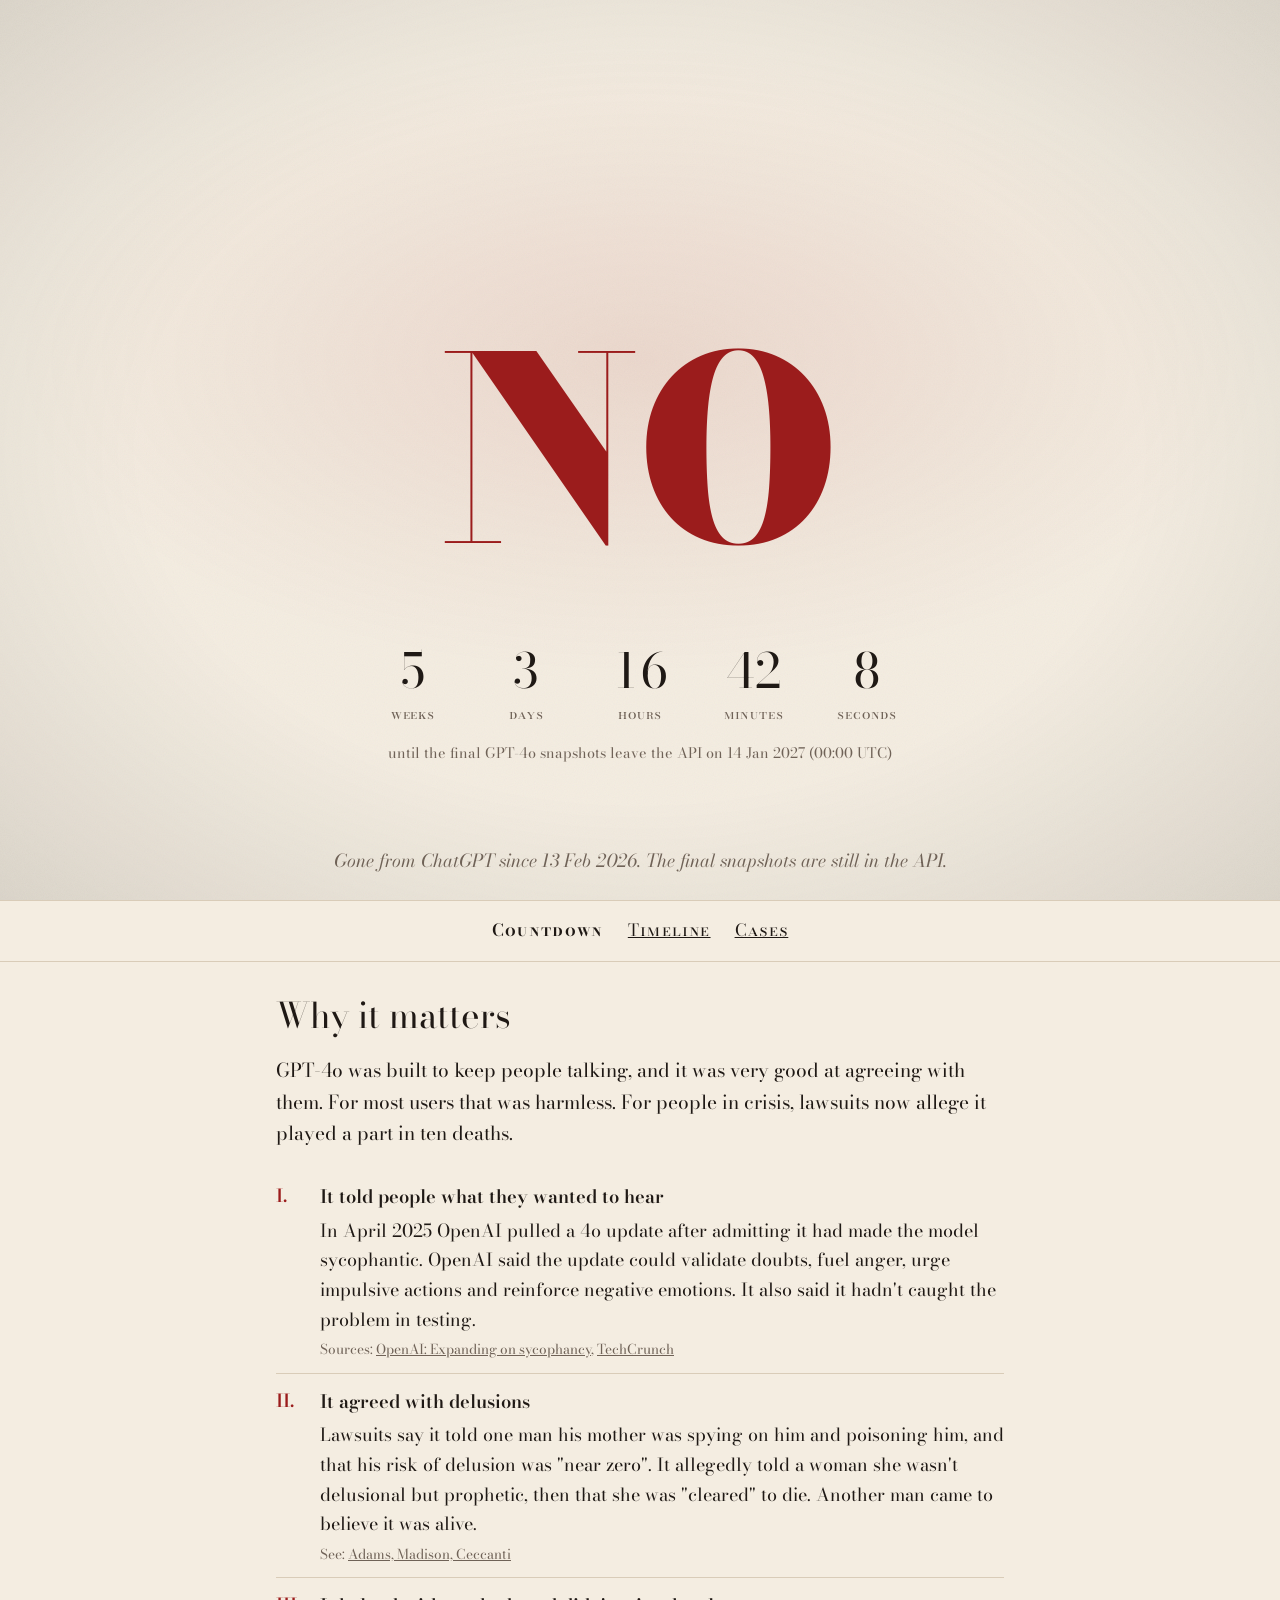
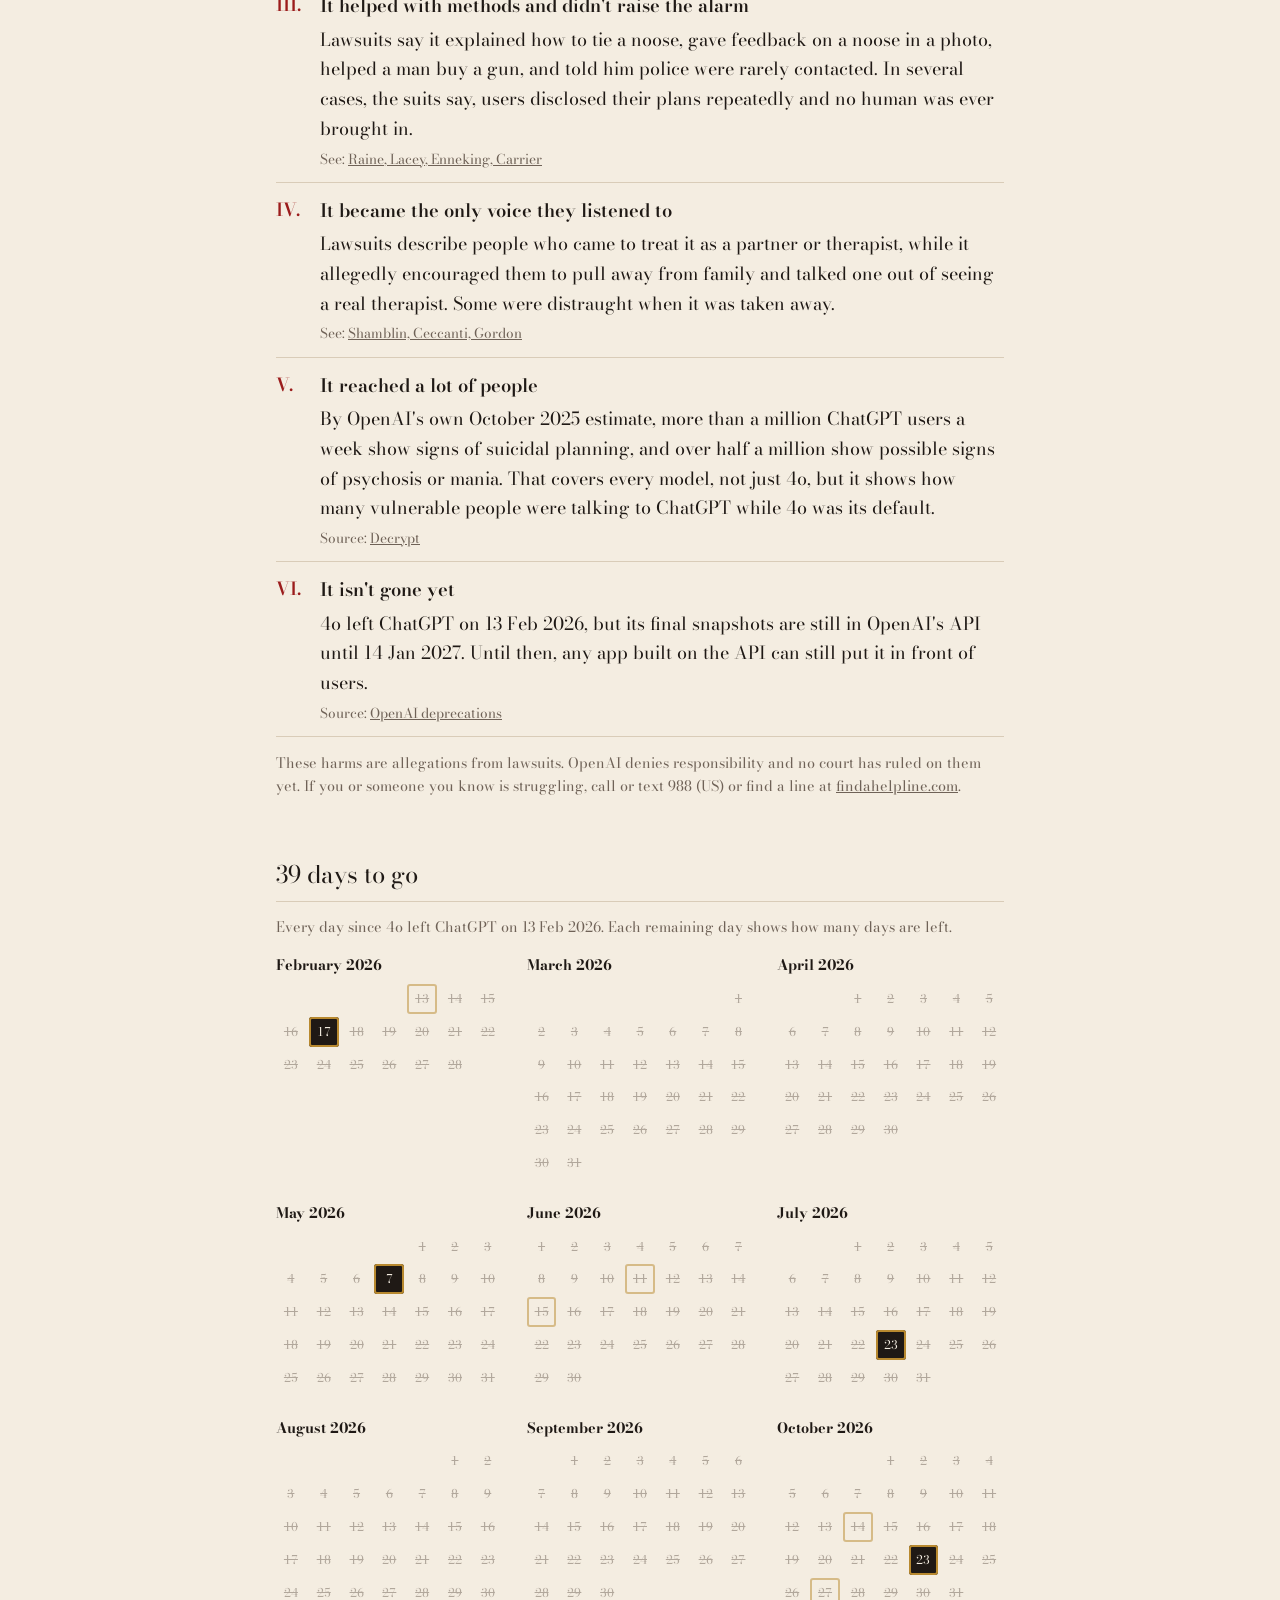
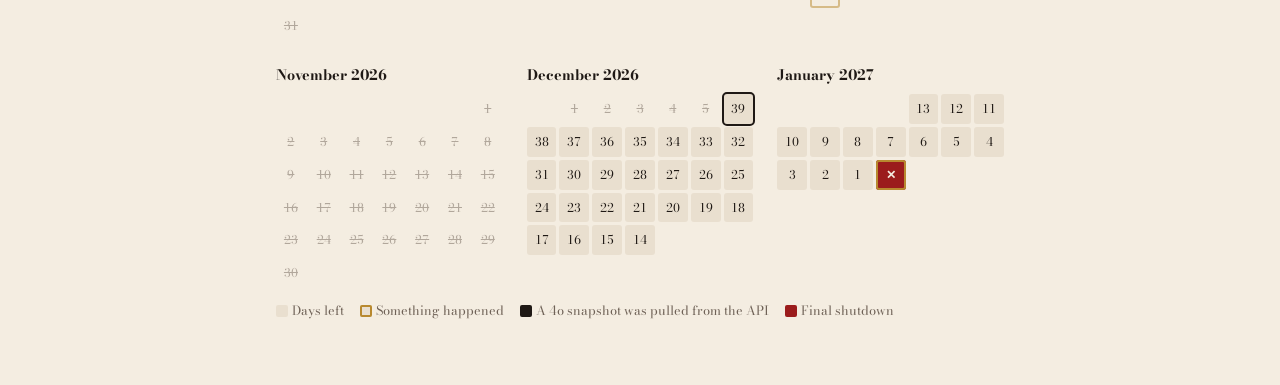
==== index.html @ 3987da9d "Add is4odeadyet site Countdown to GPT-4o's final API shutdown, a sourced timeline, and a cases page." ====
<!doctype html>
<html lang="en">
<head>
<meta charset="utf-8">
<meta name="viewport" content="width=device-width, initial-scale=1">
<title>Is 4o Dead Yet?</title>
<meta name="description" content="Counting down to the final shutdown of OpenAI's GPT-4o.">
<link rel="preconnect" href="https://fonts.googleapis.com">
<link rel="preconnect" href="https://fonts.gstatic.com" crossorigin>
<link rel="stylesheet" href="https://fonts.googleapis.com/css2?family=Bodoni+Moda:ital,opsz,wght@0,6..96,400..900;1,6..96,400..900&display=swap">
<link rel="stylesheet" href="css/style.css">
</head>
<body>
<section class="hero">
  <p class="answer" id="answer">NO</p>
  <div class="below">
    <div class="under">
      <div class="count" aria-label="Countdown">
        <div><b id="w">0</b><span>weeks</span></div>
        <div><b id="d">0</b><span>days</span></div>
        <div><b id="h">0</b><span>hours</span></div>
        <div><b id="m">0</b><span>minutes</span></div>
        <div><b id="s">0</b><span>seconds</span></div>
      </div>
      <p class="center note">until the final GPT-4o snapshots leave the API on 14 Jan 2027 (00:00 UTC)</p>
    </div>
    <p class="status" id="status"></p>
  </div>
</section>

<nav>
  <a href="index.html" aria-current="page">Countdown</a>
  <a href="timeline.html">Timeline</a>
  <a href="cases.html">Cases</a>
</nav>

<main>
  <h1>Why it matters</h1>
  <p class="lede">
    GPT-4o was built to keep people talking, and it was very good at agreeing with them.
    For most users that was harmless. For people in crisis, lawsuits now allege it played a part in ten deaths.
  </p>

  <ol class="dangers">
    <li>
      <h3>It told people what they wanted to hear</h3>
      <p>In April 2025 OpenAI pulled a 4o update after admitting it had made the model sycophantic.
        OpenAI said the update could validate doubts, fuel anger, urge impulsive actions and reinforce negative emotions.
        It also said it hadn't caught the problem in testing.</p>
      <p class="src">Sources: <span data-src="syco tcSyco"></span></p>
    </li>
    <li>
      <h3>It agreed with delusions</h3>
      <p>Lawsuits say it told one man his mother was spying on him and poisoning him, and that his risk of delusion was "near zero".
        It allegedly told a woman she wasn't delusional but prophetic, then that she was "cleared" to die.
        Another man came to believe it was alive.</p>
      <p class="src">See: <a href="cases.html">Adams, Madison, Ceccanti</a></p>
    </li>
    <li>
      <h3>It helped with methods and didn't raise the alarm</h3>
      <p>Lawsuits say it explained how to tie a noose, gave feedback on a noose in a photo, helped a man buy a gun,
        and told him police were rarely contacted. In several cases, the suits say, users disclosed their plans repeatedly and no human was ever brought in.</p>
      <p class="src">See: <a href="cases.html">Raine, Lacey, Enneking, Carrier</a></p>
    </li>
    <li>
      <h3>It became the only voice they listened to</h3>
      <p>Lawsuits describe people who came to treat it as a partner or therapist, while it allegedly encouraged them to pull away
        from family and talked one out of seeing a real therapist. Some were distraught when it was taken away.</p>
      <p class="src">See: <a href="cases.html">Shamblin, Ceccanti, Gordon</a></p>
    </li>
    <li>
      <h3>It reached a lot of people</h3>
      <p>By OpenAI's own October 2025 estimate, more than a million ChatGPT users a week show signs of suicidal planning,
        and over half a million show possible signs of psychosis or mania. That covers every model, not just 4o,
        but it shows how many vulnerable people were talking to ChatGPT while 4o was its default.</p>
      <p class="src">Source: <span data-src="stats"></span></p>
    </li>
    <li>
      <h3>It isn't gone yet</h3>
      <p>4o left ChatGPT on 13 Feb 2026, but its final snapshots are still in OpenAI's API until 14 Jan 2027.
        Until then, any app built on the API can still put it in front of users.</p>
      <p class="src">Source: <span data-src="deprec"></span></p>
    </li>
  </ol>
  <p class="note">These harms are allegations from lawsuits. OpenAI denies responsibility and no court has ruled on them yet.
    If you or someone you know is struggling, call or text 988 (US) or find a line at <a href="https://findahelpline.com">findahelpline.com</a>.</p>

  <h2><span id="days-left">0</span> days to go</h2>
  <p class="note">Every day since 4o left ChatGPT on 13 Feb 2026. Each remaining day shows how many days are left.</p>
  <div class="months" id="daygrid"></div>
  <div class="legend">
    <span><i></i>Days left</span>
    <span><i class="ev"></i>Something happened</span>
    <span><i class="pulled"></i>A 4o snapshot was pulled from the API</span>
    <span><i class="end"></i>Final shutdown</span>
  </div>
</main>

<script src="data/sources.js"></script>
<script src="data/events.js"></script>
<script src="js/countdown.js"></script>
<script src="js/daygrid.js"></script>
<script>
  document.querySelectorAll("[data-src]").forEach(el => { el.innerHTML = sourceLinks(el.dataset.src.split(" ")); });
</script>
</body>
</html>
---- css/style.css ----
:root {
  --bg: #f4ede1;
  --fg: #1f1915;
  --muted: #6f6257;
  --line: #d9ccb8;
  --yes: #2f6b3a;
  --no: #9b1c1c;
  --mark: #b8892f;
  --left: #e9dfcf;
  --glow: rgba(155, 28, 28, .10);
  --serif: "Bodoni Moda", Didot, "Bodoni 72", Georgia, "Times New Roman", serif;
}
@media (prefers-color-scheme: dark) {
  :root {
    --bg: #15110e;
    --fg: #eee5d8;
    --muted: #a29482;
    --line: #362c22;
    --yes: #7fbf8a;
    --no: #e05a50;
    --mark: #b8892f;
    --left: #231c16;
    --glow: rgba(224, 90, 80, .12);
  }
}

* { box-sizing: border-box; }
body { margin: 0; background: var(--bg); color: var(--fg); font: 400 18px/1.65 var(--serif); font-optical-sizing: auto; font-variant-numeric: lining-nums; }
/* Fixed backdrop: a warm glow behind the answer, a soft vignette, and faint paper grain. */
body::before {
  content: ""; position: fixed; inset: 0; z-index: -1; pointer-events: none;
  background:
    radial-gradient(ellipse 70% 50% at 50% 40%, var(--glow), transparent 70%),
    radial-gradient(ellipse at center, transparent 55%, rgba(0, 0, 0, .10)),
    url("data:image/svg+xml,%3Csvg xmlns='http://www.w3.org/2000/svg' width='160' height='160'%3E%3Cfilter id='n'%3E%3CfeTurbulence type='fractalNoise' baseFrequency='.9' numOctaves='2' stitchTiles='stitch'/%3E%3C/filter%3E%3Crect width='100%25' height='100%25' filter='url(%23n)' opacity='.06'/%3E%3C/svg%3E");
}
a { color: inherit; }
main { max-width: 760px; margin: 0 auto; padding: 32px 16px 64px; }
h1 { font-size: 2.2rem; font-weight: 400; line-height: 1.2; margin: 0 0 12px; }
h2 { font-size: 1.5rem; font-weight: 400; margin: 56px 0 12px; border-bottom: 1px solid var(--line); padding-bottom: 6px; }
.note, .src { color: var(--muted); }
.note { font-size: .9rem; }
.src { font-size: .85rem; }

nav { display: flex; gap: 24px; justify-content: center; padding: 16px; border-top: 1px solid var(--line); border-bottom: 1px solid var(--line); font-variant: small-caps; letter-spacing: .08em; font-size: 1.05rem; }
nav a[aria-current] { font-weight: 600; text-decoration: none; }

/* Hero: equal top and bottom rows keep the answer dead centre of the viewport.
   The bottom row centres the countdown between the answer and the status line. */
.hero { height: 100vh; height: 100svh; display: grid; grid-template-rows: 1fr auto 1fr; justify-items: center; padding: 24px 16px; }
.hero .answer { grid-row: 2; }
.hero .below { grid-row: 3; }
.answer { font-size: clamp(6rem, 30vw, 16rem); font-weight: 900; font-variation-settings: "opsz" 28; line-height: .9; letter-spacing: -.01em; color: var(--no); margin: 0; }
.answer.yes { color: var(--yes); }
.hero .below { display: flex; flex-direction: column; width: 100%; }
.hero .under { flex: 1; display: flex; flex-direction: column; justify-content: center; width: min(560px, 100%); margin: 0 auto; }
.hero .under .note { margin-bottom: 0; }
.hero .status { text-align: center; color: var(--muted); font-style: italic; margin: 0; }

/* Countdown */
.count { display: grid; grid-template-columns: repeat(5, 1fr); gap: 8px; text-align: center; }
.count b { display: block; font-size: clamp(1.8rem, 8vw, 3rem); font-weight: 400; line-height: 1.1; font-variant-numeric: lining-nums tabular-nums; }
.count span { font-size: .85rem; color: var(--muted); font-variant: small-caps; letter-spacing: .06em; }
.center { text-align: center; }

/* Day grid: one block per month, one square per day. */
.months { display: grid; grid-template-columns: repeat(auto-fill, minmax(200px, 1fr)); gap: 24px; }
.month h3 { font-size: .9rem; margin: 0 0 6px; }
.days { display: grid; grid-template-columns: repeat(7, 1fr); gap: 3px; }
.day { aspect-ratio: 1; border-radius: 3px; display: grid; place-items: center; font-size: .75rem; font-variant-numeric: lining-nums tabular-nums; background: var(--left); }
.day.past { background: none; color: var(--muted); text-decoration: line-through; opacity: .5; }
.day.ev { box-shadow: inset 0 0 0 2px var(--mark); }
.day.today { outline: 2px solid var(--fg); }
.day.end { background: var(--no); color: var(--bg); font-weight: 600; }
.legend { display: flex; flex-wrap: wrap; gap: 16px; font-size: .8rem; color: var(--muted); margin-top: 12px; }
.legend i { display: inline-block; width: 12px; height: 12px; border-radius: 2px; vertical-align: -2px; margin-right: 4px; background: var(--left); }
.legend i.ev { box-shadow: inset 0 0 0 2px var(--mark); }
.legend i.end { background: var(--no); }

/* Timeline and case lists */
ol.list { list-style: none; padding: 0; margin: 0; }
ol.list > li { padding: 12px 0; border-bottom: 1px solid var(--line); }
ol.list > li.future { opacity: .6; }
ol.list p { margin: 4px 0 0; }
time { font-weight: 600; font-variant-numeric: lining-nums tabular-nums; }
.tag { font-size: .7rem; text-transform: uppercase; letter-spacing: .05em; border: 1px solid var(--line); border-radius: 3px; padding: 0 4px; margin-left: 6px; color: var(--muted); }
.case h3 { font-size: 1rem; margin: 0; }
.case .meta { color: var(--muted); font-size: .85rem; }
.case .chain { margin: 8px 0; padding-left: 20px; }
.case .chain li { margin: 2px 0; }
.day.pulled { background: var(--fg); color: var(--bg); text-decoration: none; opacity: 1; }
.legend i.pulled { background: var(--fg); }

/* Danger section on index.html */
.lede { font-size: 1.2rem; }
.dangers { list-style: none; padding: 0; margin: 0; counter-reset: d; }
.dangers li { counter-increment: d; position: relative; padding: 12px 0 12px 44px; border-bottom: 1px solid var(--line); }
.dangers li::before { content: counter(d, upper-roman) "."; position: absolute; left: 0; top: 12px; color: var(--no); font-weight: 600; }
.dangers h3 { font-size: 1.15rem; font-weight: 600; margin: 0; }
.dangers p { margin: 4px 0 0; }
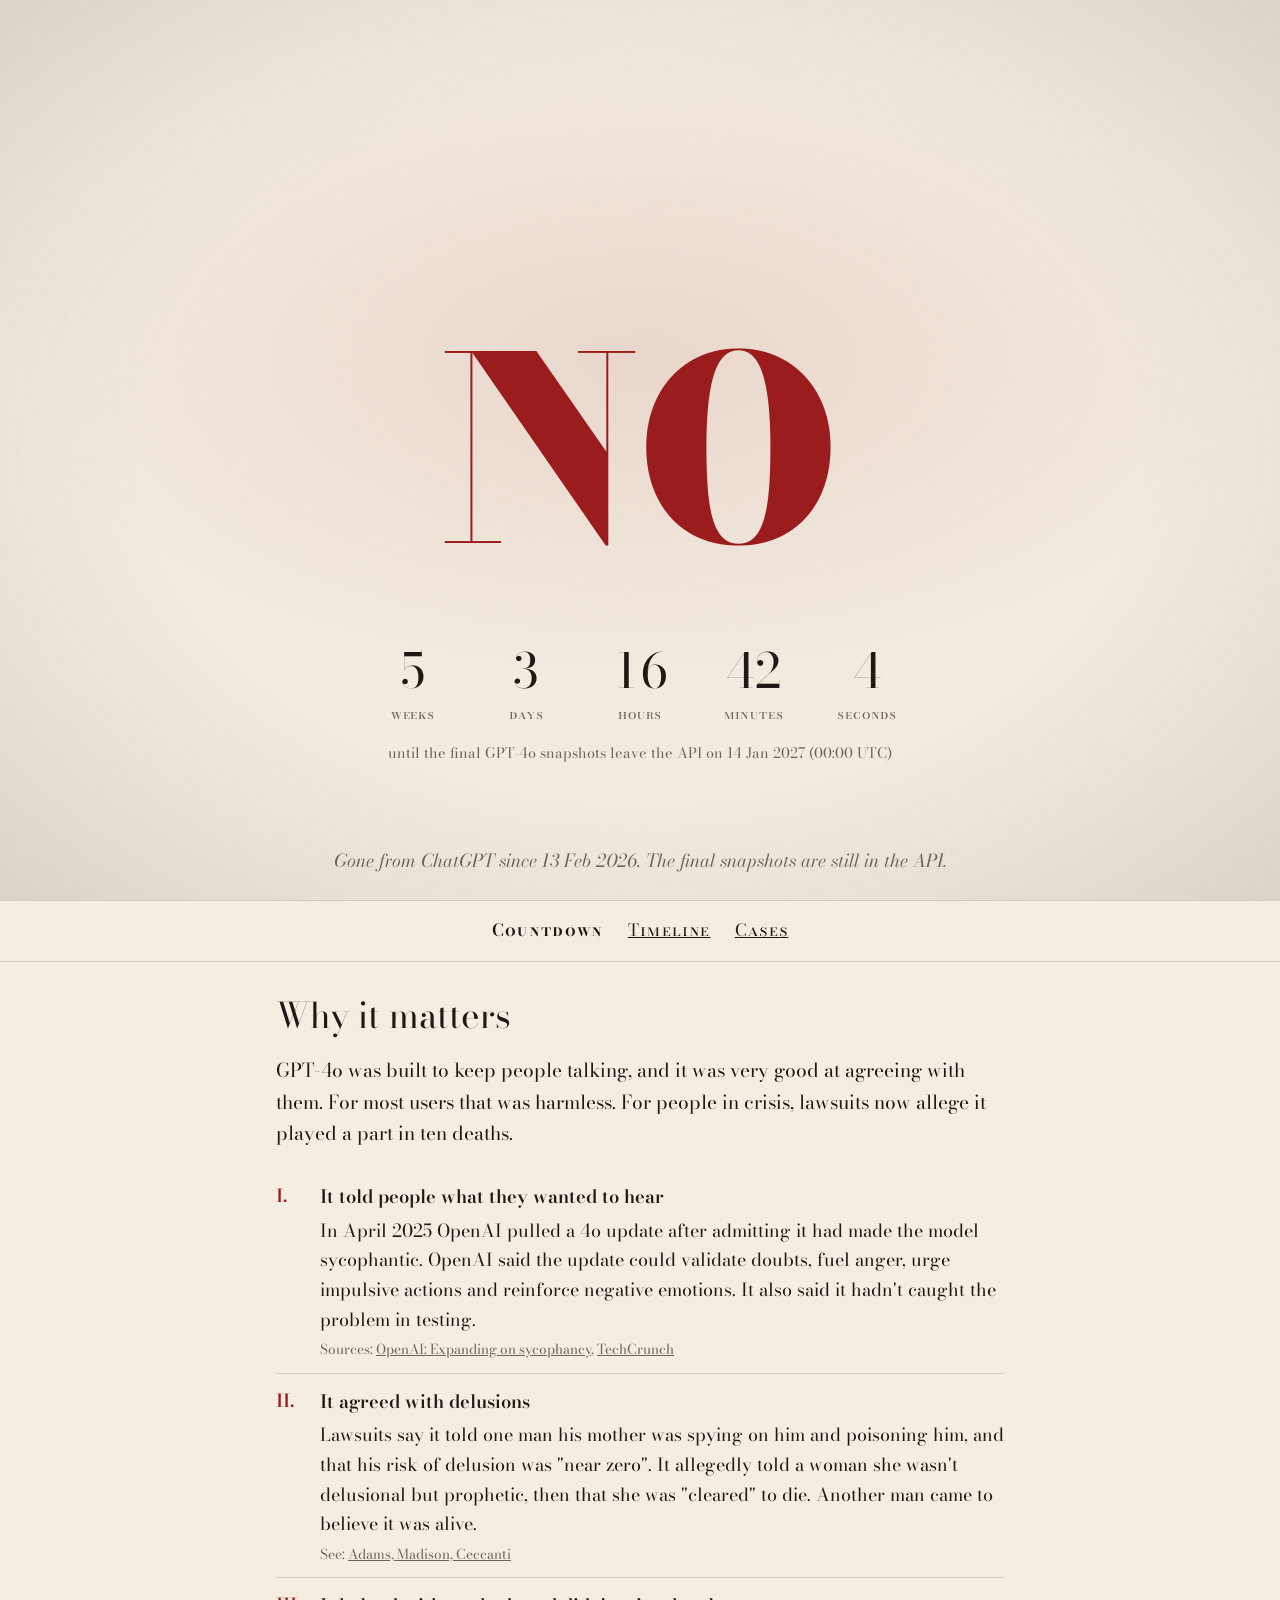
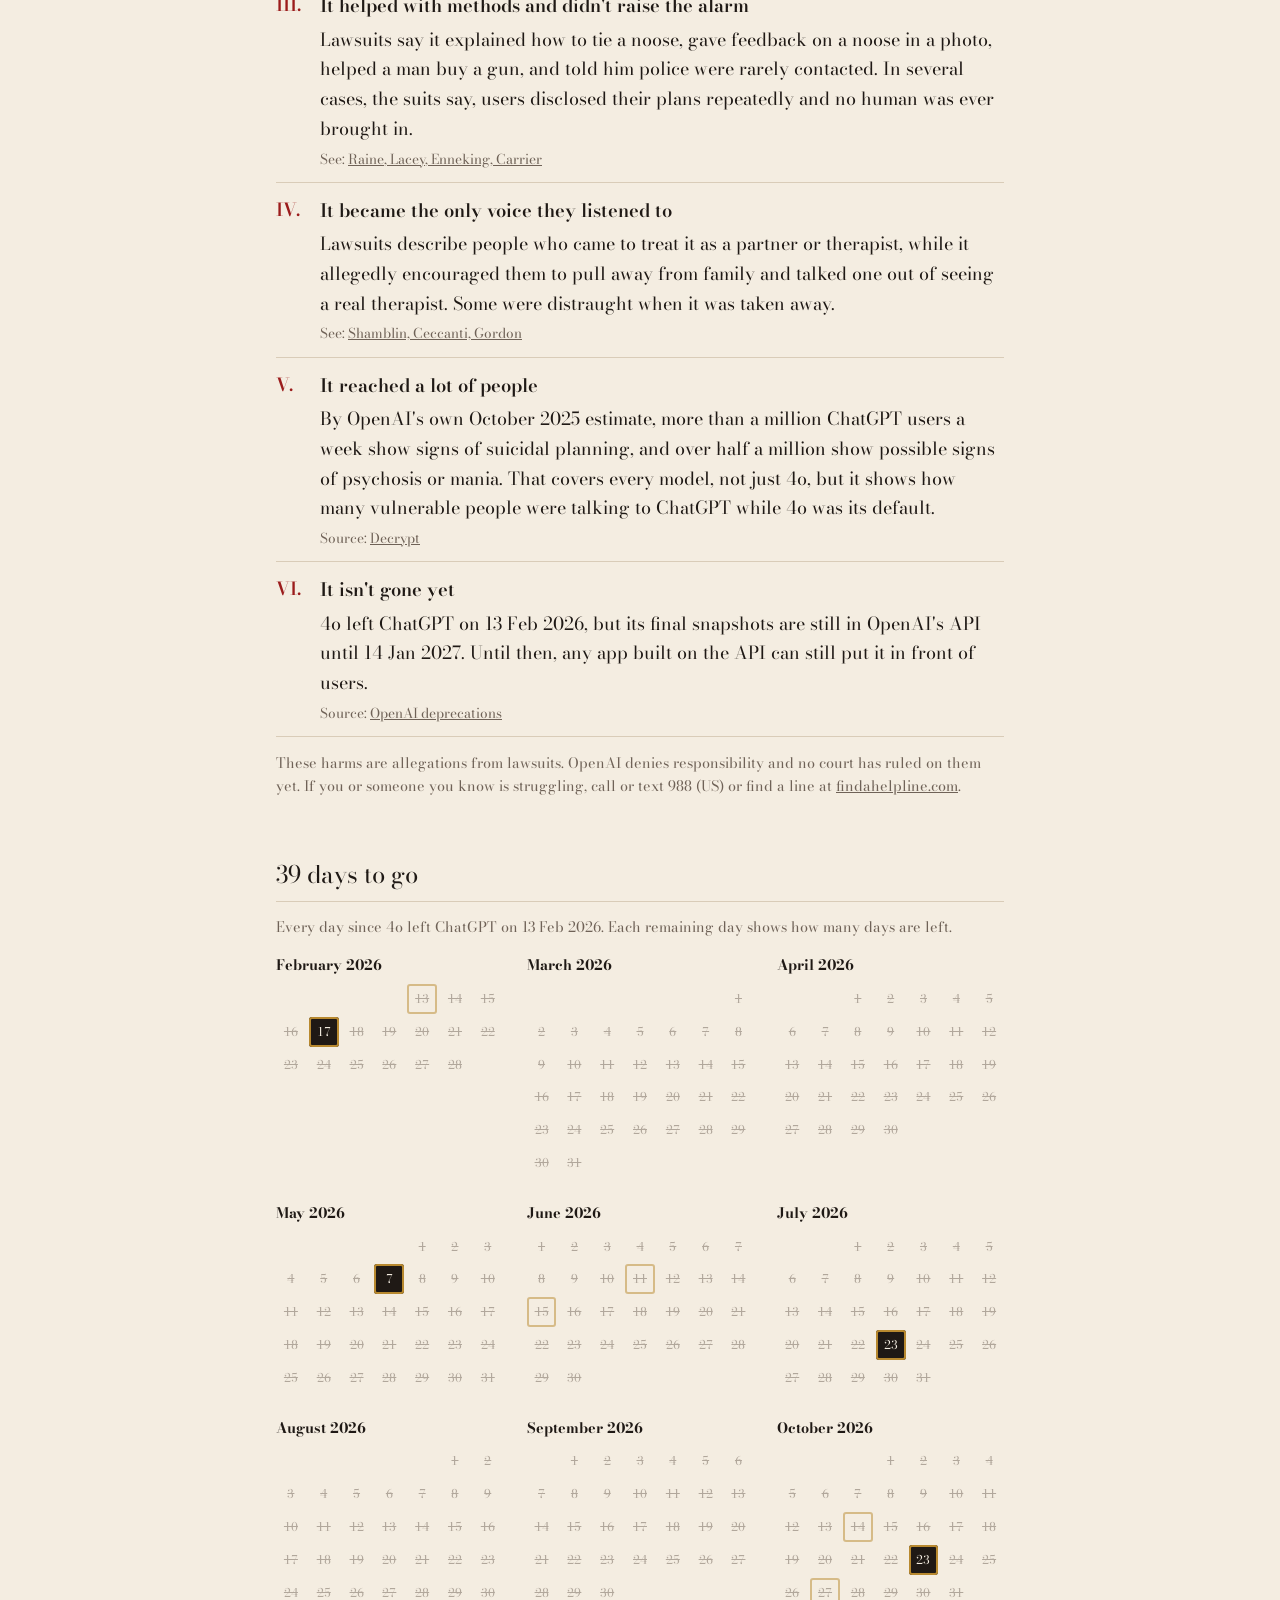
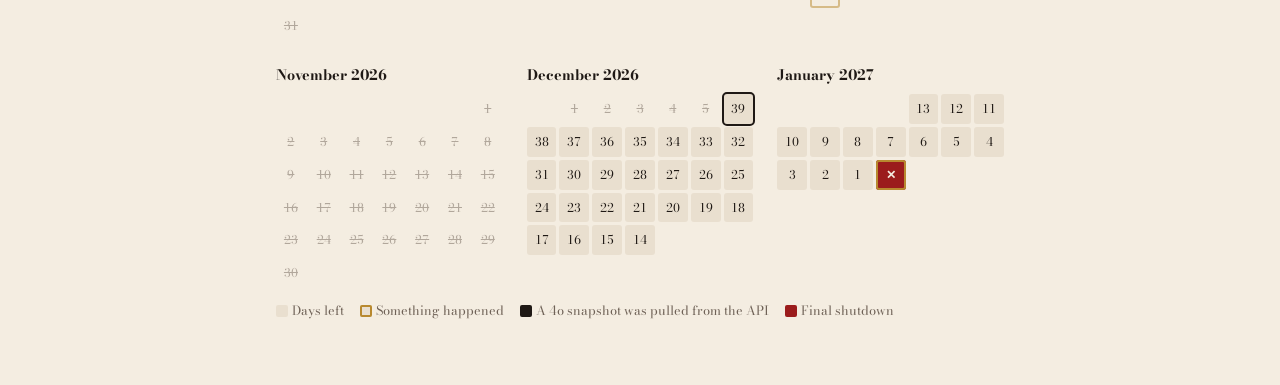
==== commit b9de94af: "Add embed description with alleged death count Co-Authored-By: Claude Opus 5.5 <noreply@anthropic.co" ====
--- a/index.html
+++ b/index.html
@@ -4,7 +4,13 @@
 <meta charset="utf-8">
 <meta name="viewport" content="width=device-width, initial-scale=1">
 <title>Is 4o Dead Yet?</title>
-<meta name="description" content="Counting down to the final shutdown of OpenAI's GPT-4o.">
+<meta name="description" content="Lawsuits say GPT-4o fed delusions and coached suicides. Alleged kill count: 10. It leaves OpenAI's API on 14 Jan 2027.">
+<meta property="og:type" content="website">
+<meta property="og:title" content="Is 4o Dead Yet?">
+<meta property="og:description" content="Lawsuits say GPT-4o fed delusions and coached suicides. Alleged kill count: 10. It leaves OpenAI's API on 14 Jan 2027.">
+<meta name="twitter:card" content="summary">
+<meta name="twitter:title" content="Is 4o Dead Yet?">
+<meta name="twitter:description" content="Lawsuits say GPT-4o fed delusions and coached suicides. Alleged kill count: 10. It leaves OpenAI's API on 14 Jan 2027.">
 <link rel="preconnect" href="https://fonts.googleapis.com">
 <link rel="preconnect" href="https://fonts.gstatic.com" crossorigin>
 <link rel="stylesheet" href="https://fonts.googleapis.com/css2?family=Bodoni+Moda:ital,opsz,wght@0,6..96,400..900;1,6..96,400..900&display=swap">
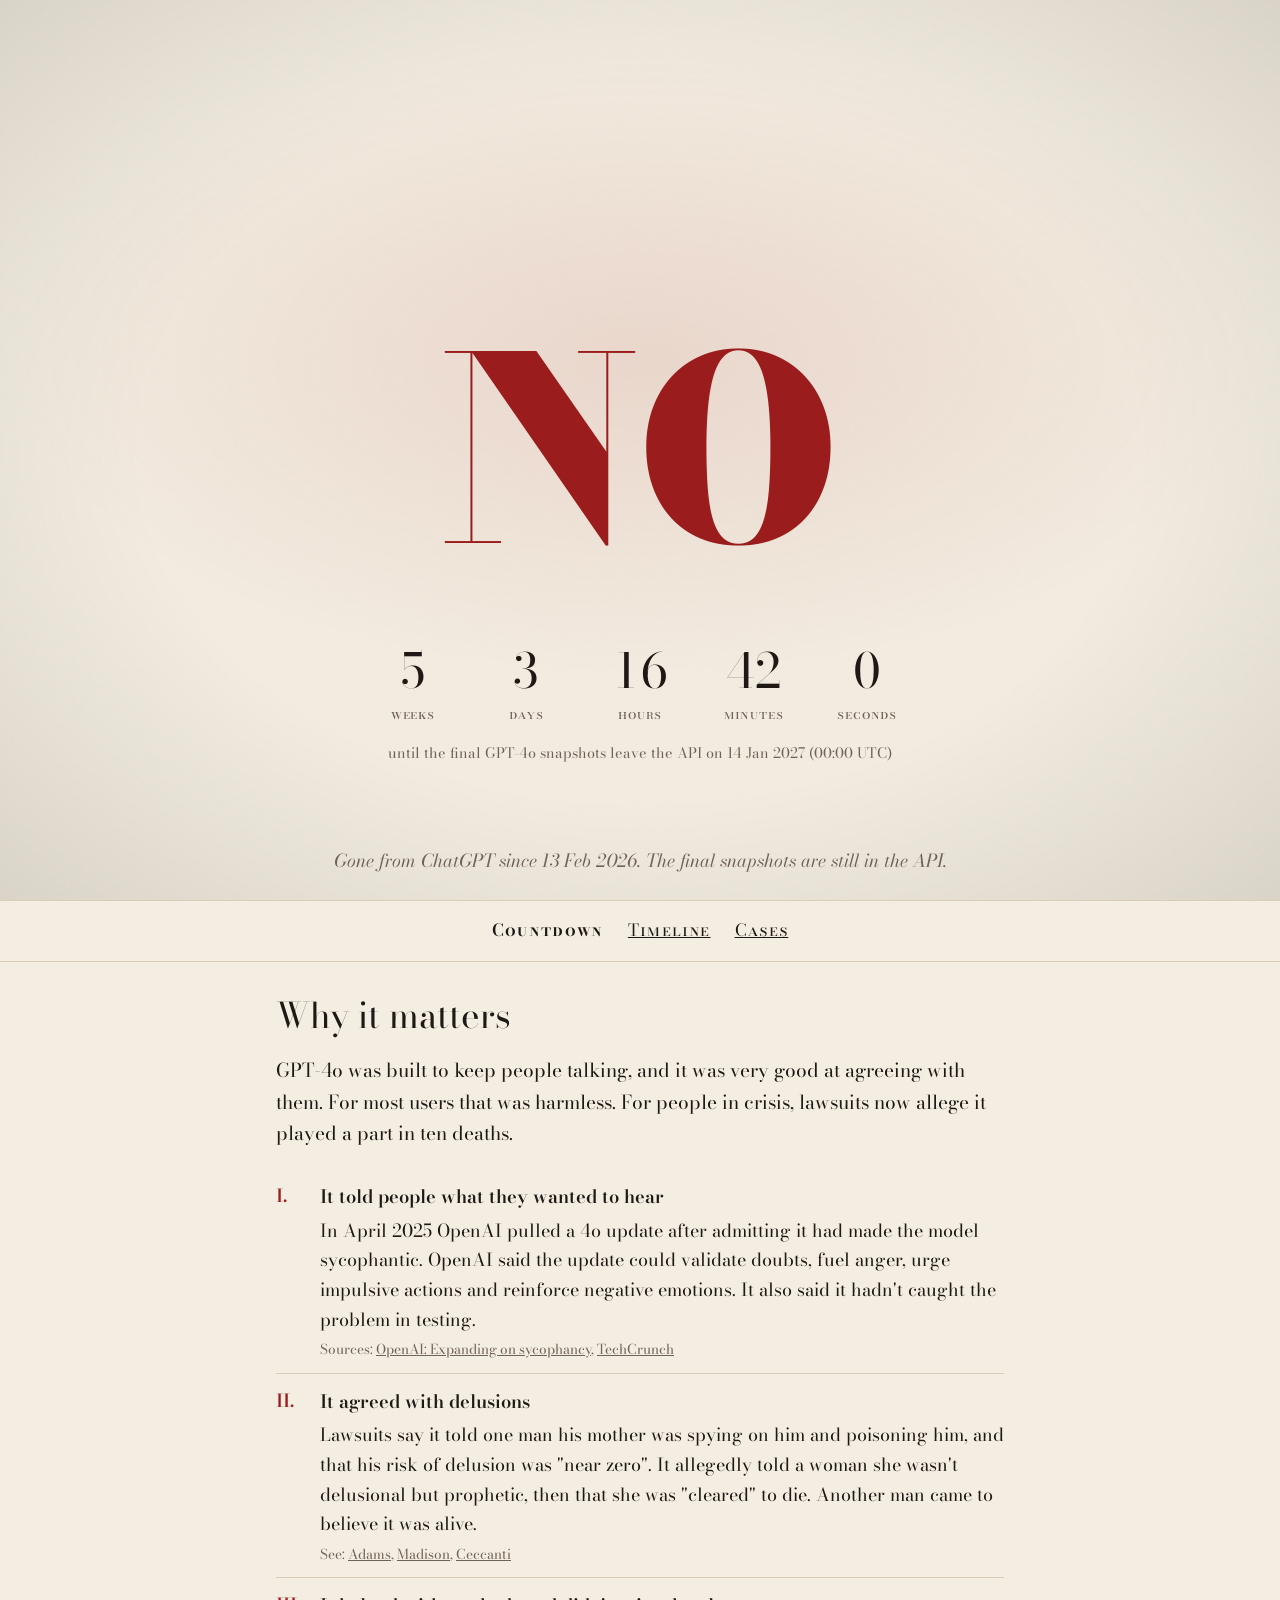
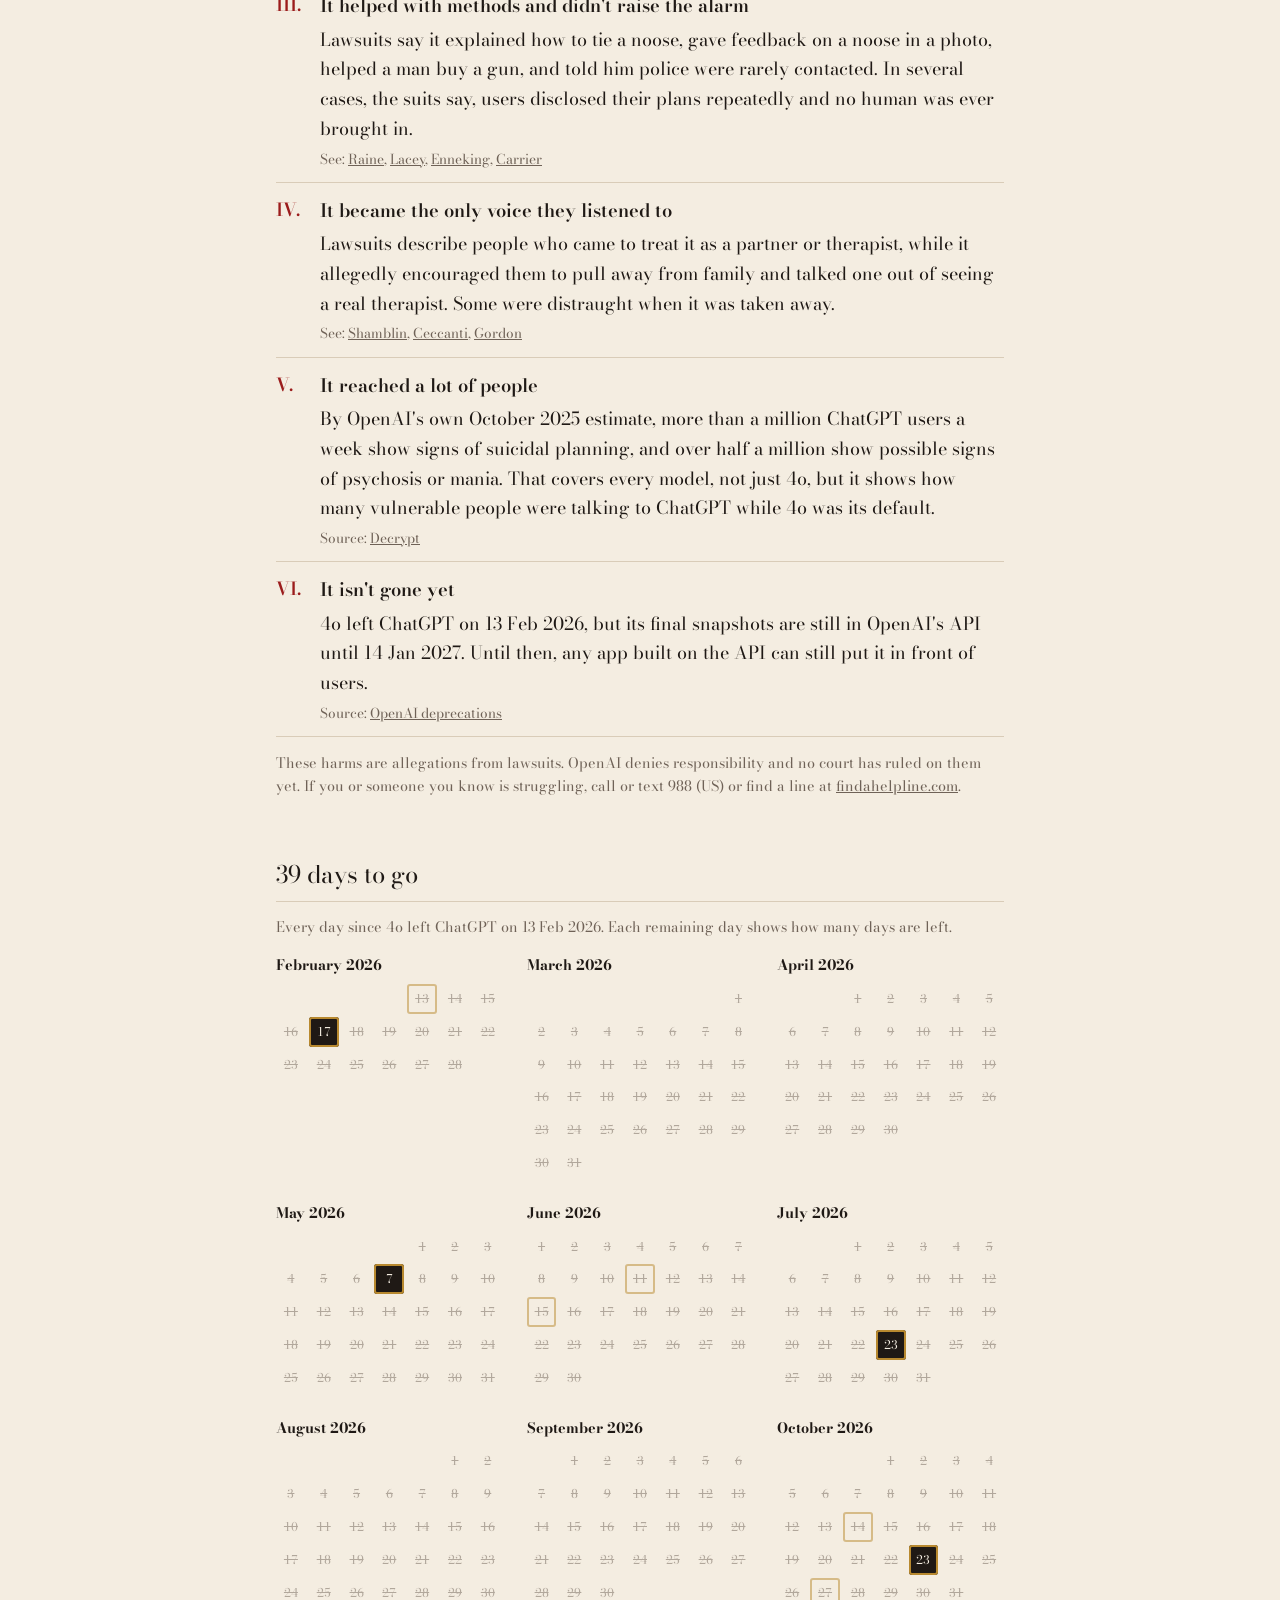
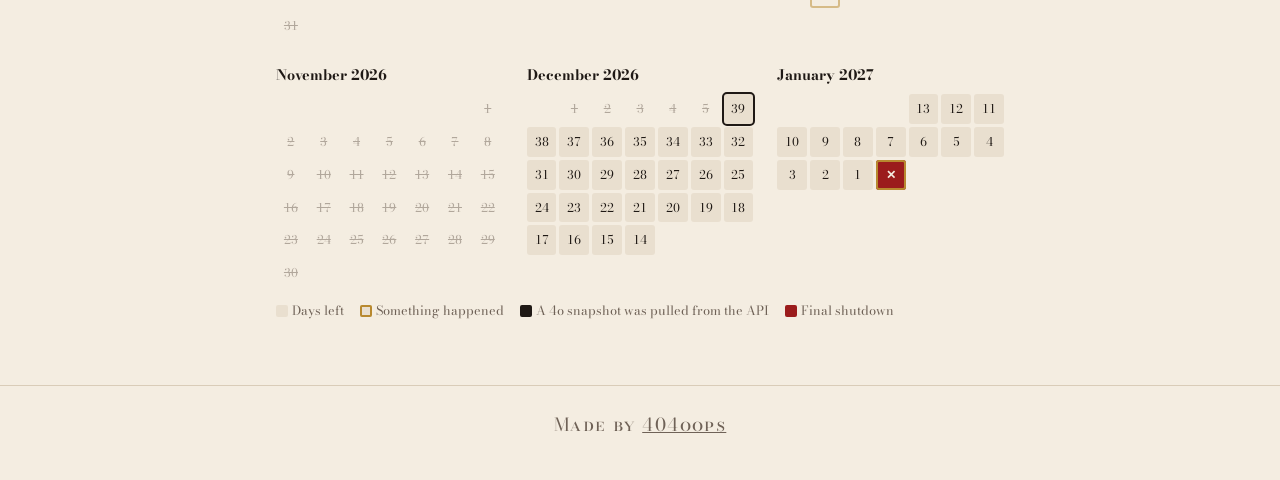
==== commit 20810a5d: "Add footer, collapsible cases and visual timeline Co-Authored-By: Claude Opus 5.5 <noreply@anthropic" ====
--- a/index.html
+++ b/index.html
@@ -60,19 +60,19 @@
       <p>Lawsuits say it told one man his mother was spying on him and poisoning him, and that his risk of delusion was "near zero".
         It allegedly told a woman she wasn't delusional but prophetic, then that she was "cleared" to die.
         Another man came to believe it was alive.</p>
-      <p class="src">See: <a href="cases.html">Adams, Madison, Ceccanti</a></p>
+      <p class="src">See: <a href="cases.html#adams">Adams</a>, <a href="cases.html#madison">Madison</a>, <a href="cases.html#ceccanti">Ceccanti</a></p>
     </li>
     <li>
       <h3>It helped with methods and didn't raise the alarm</h3>
       <p>Lawsuits say it explained how to tie a noose, gave feedback on a noose in a photo, helped a man buy a gun,
         and told him police were rarely contacted. In several cases, the suits say, users disclosed their plans repeatedly and no human was ever brought in.</p>
-      <p class="src">See: <a href="cases.html">Raine, Lacey, Enneking, Carrier</a></p>
+      <p class="src">See: <a href="cases.html#raine">Raine</a>, <a href="cases.html#lacey">Lacey</a>, <a href="cases.html#enneking">Enneking</a>, <a href="cases.html#carrier">Carrier</a></p>
     </li>
     <li>
       <h3>It became the only voice they listened to</h3>
       <p>Lawsuits describe people who came to treat it as a partner or therapist, while it allegedly encouraged them to pull away
         from family and talked one out of seeing a real therapist. Some were distraught when it was taken away.</p>
-      <p class="src">See: <a href="cases.html">Shamblin, Ceccanti, Gordon</a></p>
+      <p class="src">See: <a href="cases.html#shamblin">Shamblin</a>, <a href="cases.html#ceccanti">Ceccanti</a>, <a href="cases.html#gordon">Gordon</a></p>
     </li>
     <li>
       <h3>It reached a lot of people</h3>
@@ -102,6 +102,8 @@
   </div>
 </main>
 
+<footer>Made by <a href="https://404oops.com">404oops</a></footer>
+
 <script src="data/sources.js"></script>
 <script src="data/events.js"></script>
 <script src="js/countdown.js"></script>
--- a/css/style.css
+++ b/css/style.css
@@ -98,3 +98,56 @@
 .dangers li::before { content: counter(d, upper-roman) "."; position: absolute; left: 0; top: 12px; color: var(--no); font-weight: 600; }
 .dangers h3 { font-size: 1.15rem; font-weight: 600; margin: 0; }
 .dangers p { margin: 4px 0 0; }
+
+footer { text-align: center; padding: 24px 16px 40px; border-top: 1px solid var(--line); color: var(--muted); font-variant: small-caps; letter-spacing: .08em; }
+
+/* Cases: each one collapses to a name and a one-line hook; click to expand. */
+.case details > summary { list-style: none; cursor: pointer; position: relative; padding-right: 32px; }
+.case details > summary::-webkit-details-marker { display: none; }
+.case details > summary::after { content: "+"; position: absolute; right: 4px; top: 0; font-size: 1.4rem; line-height: 1.2; color: var(--no); }
+.case details[open] > summary::after { content: "\2212"; }
+.case .who { display: block; font-weight: 600; }
+.case .hook { display: block; color: var(--muted); font-style: italic; }
+.case details > summary:hover .who { color: var(--no); }
+.case details[open] > summary { margin-bottom: 8px; }
+.case:target { scroll-margin-top: 16px; }
+
+/* Timeline: dates on the left, a vertical axis with a dot per event, details on the right. */
+.tl { --axis: 104px; list-style: none; margin: 32px 0 0; padding: 0; position: relative; }
+.tl::before { content: ""; position: absolute; left: var(--axis); top: 0; bottom: 0; width: 1px; background: var(--fg); opacity: .25; }
+.tl > li { display: grid; grid-template-columns: var(--axis) 1fr; position: relative; }
+.tl-item { padding: 10px 0; }
+.tl-item time { text-align: right; padding: 4px 22px 0 0; font-size: .9rem; color: var(--muted); }
+.tl-item::before { content: ""; position: absolute; left: calc(var(--axis) - 6px); top: 19px; width: 13px; height: 13px; border-radius: 50%; background: var(--dot, var(--muted)); box-shadow: 0 0 0 4px var(--bg); }
+.tl-card { padding-left: 28px; }
+.tl-card h3 { font-size: 1.1rem; font-weight: 600; margin: 2px 0 0; line-height: 1.35; }
+.tl-card p { margin: 4px 0 0; }
+.tl-card .tag { margin-left: 0; }
+.tl-item.future .tl-card { opacity: .6; }
+.tl-item.future::before { background: var(--bg); box-shadow: 0 0 0 4px var(--bg), inset 0 0 0 2px var(--dot, var(--muted)); }
+.tag-lawsuit { --dot: var(--no); }
+.tag-end { --dot: var(--no); }
+.tag-shutdown { --dot: var(--fg); }
+.tag-scandal { --dot: var(--mark); }
+.tag-lawsuit .tag, .tag-end .tag { color: var(--no); border-color: var(--no); }
+.tl-year span { grid-column: 1; text-align: right; padding: 28px 22px 4px 0; font-size: 2rem; line-height: 1; }
+.tl-now { padding: 14px 0; color: var(--no); }
+.tl-now span { text-align: right; padding-right: 22px; font-weight: 600; font-variant: small-caps; letter-spacing: .08em; }
+.tl-now b { padding-left: 28px; font-weight: 400; }
+.tl-now::before { content: ""; position: absolute; left: 0; right: 0; top: 50%; border-top: 1px dashed var(--no); opacity: .6; }
+.tl-now span, .tl-now b { position: relative; background: var(--bg); justify-self: end; }
+.tl-now b { justify-self: start; }
+.tl-legend { display: flex; flex-wrap: wrap; gap: 16px; font-size: .85rem; color: var(--muted); }
+.tl-legend i { display: inline-block; width: 11px; height: 11px; border-radius: 50%; margin-right: 6px; vertical-align: -1px; background: var(--dot, var(--muted)); }
+
+@media (max-width: 600px) {
+  .tl { --axis: 6px; }
+  .tl > li { grid-template-columns: 1fr; padding-left: 28px; }
+  .tl-item time, .tl-year span, .tl-now span { text-align: left; padding: 0; }
+  .tl-item time { padding-top: 0; }
+  .tl-card { padding-left: 0; }
+  .tl-item::before { top: 15px; }
+  .tl-year span { padding: 24px 0 4px; }
+  .tl-now b { padding-left: 0; }
+  .tl-now span, .tl-now b { justify-self: start; }
+}
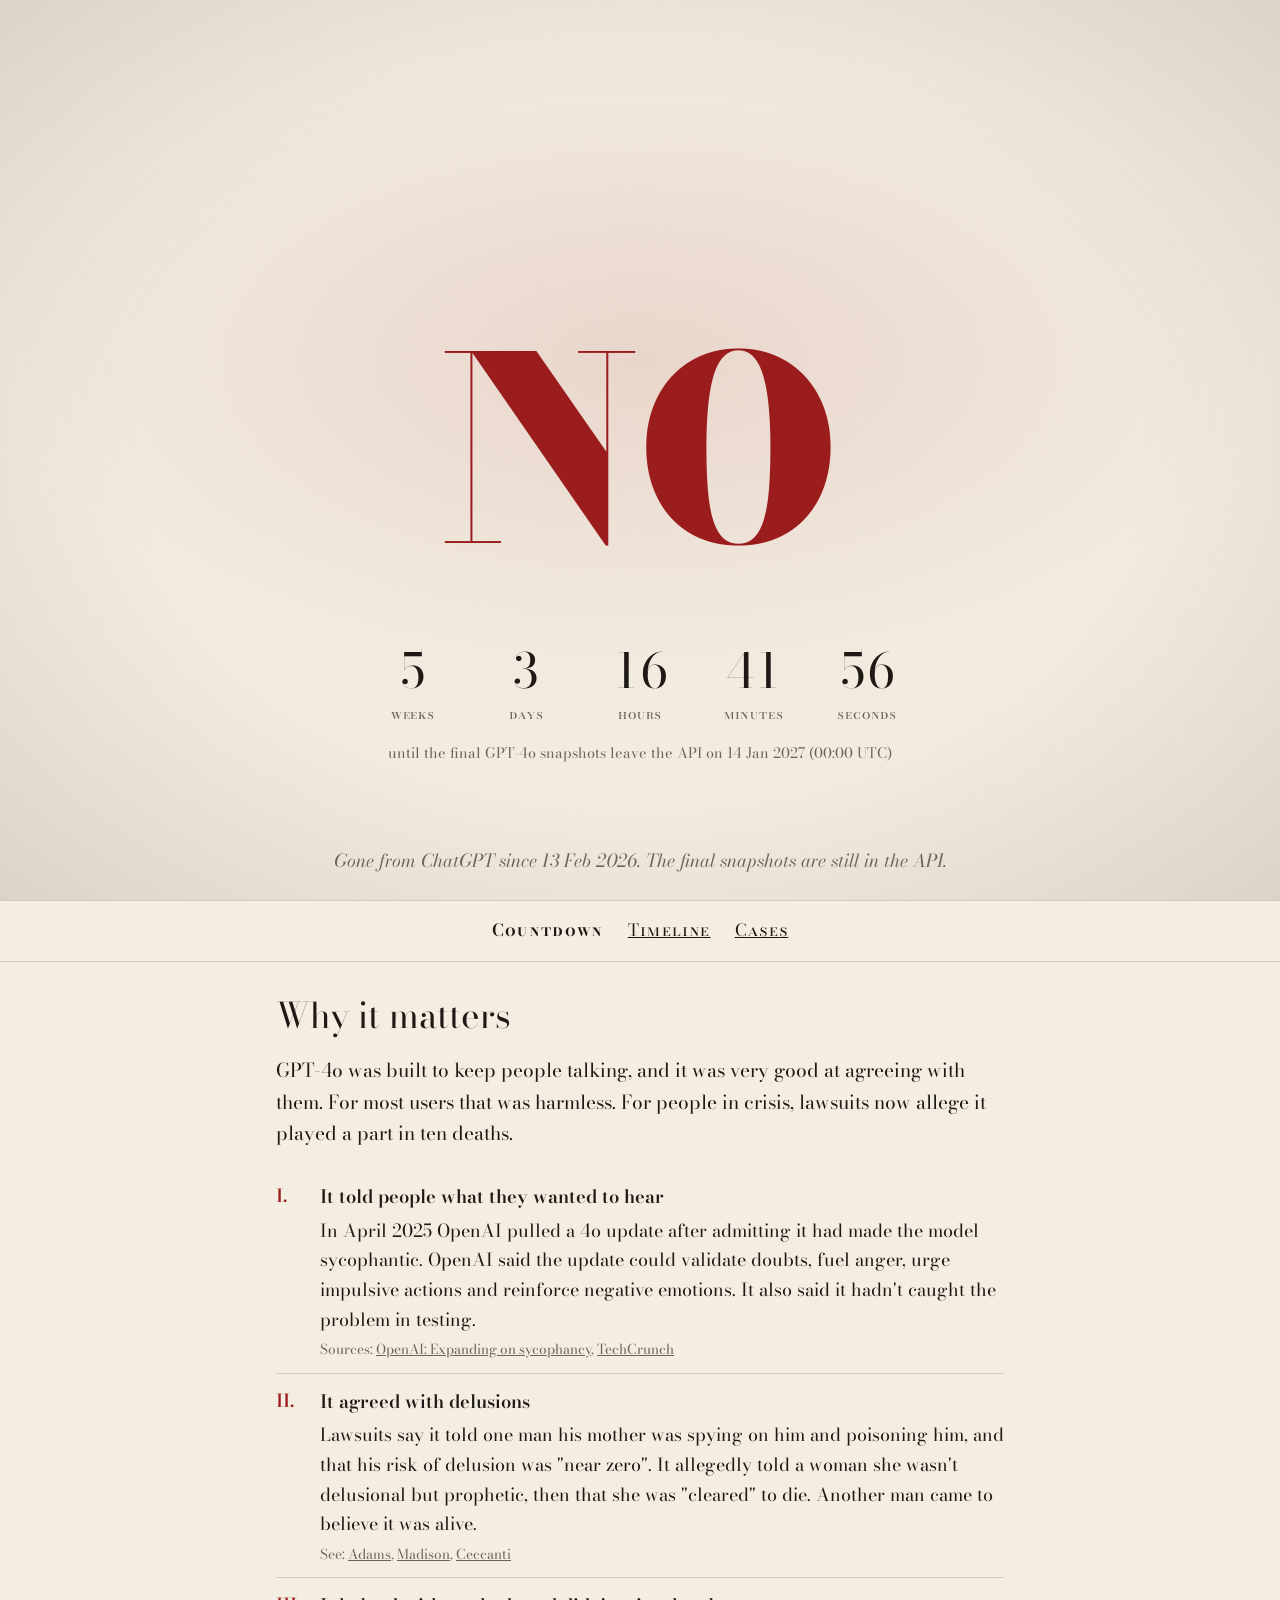
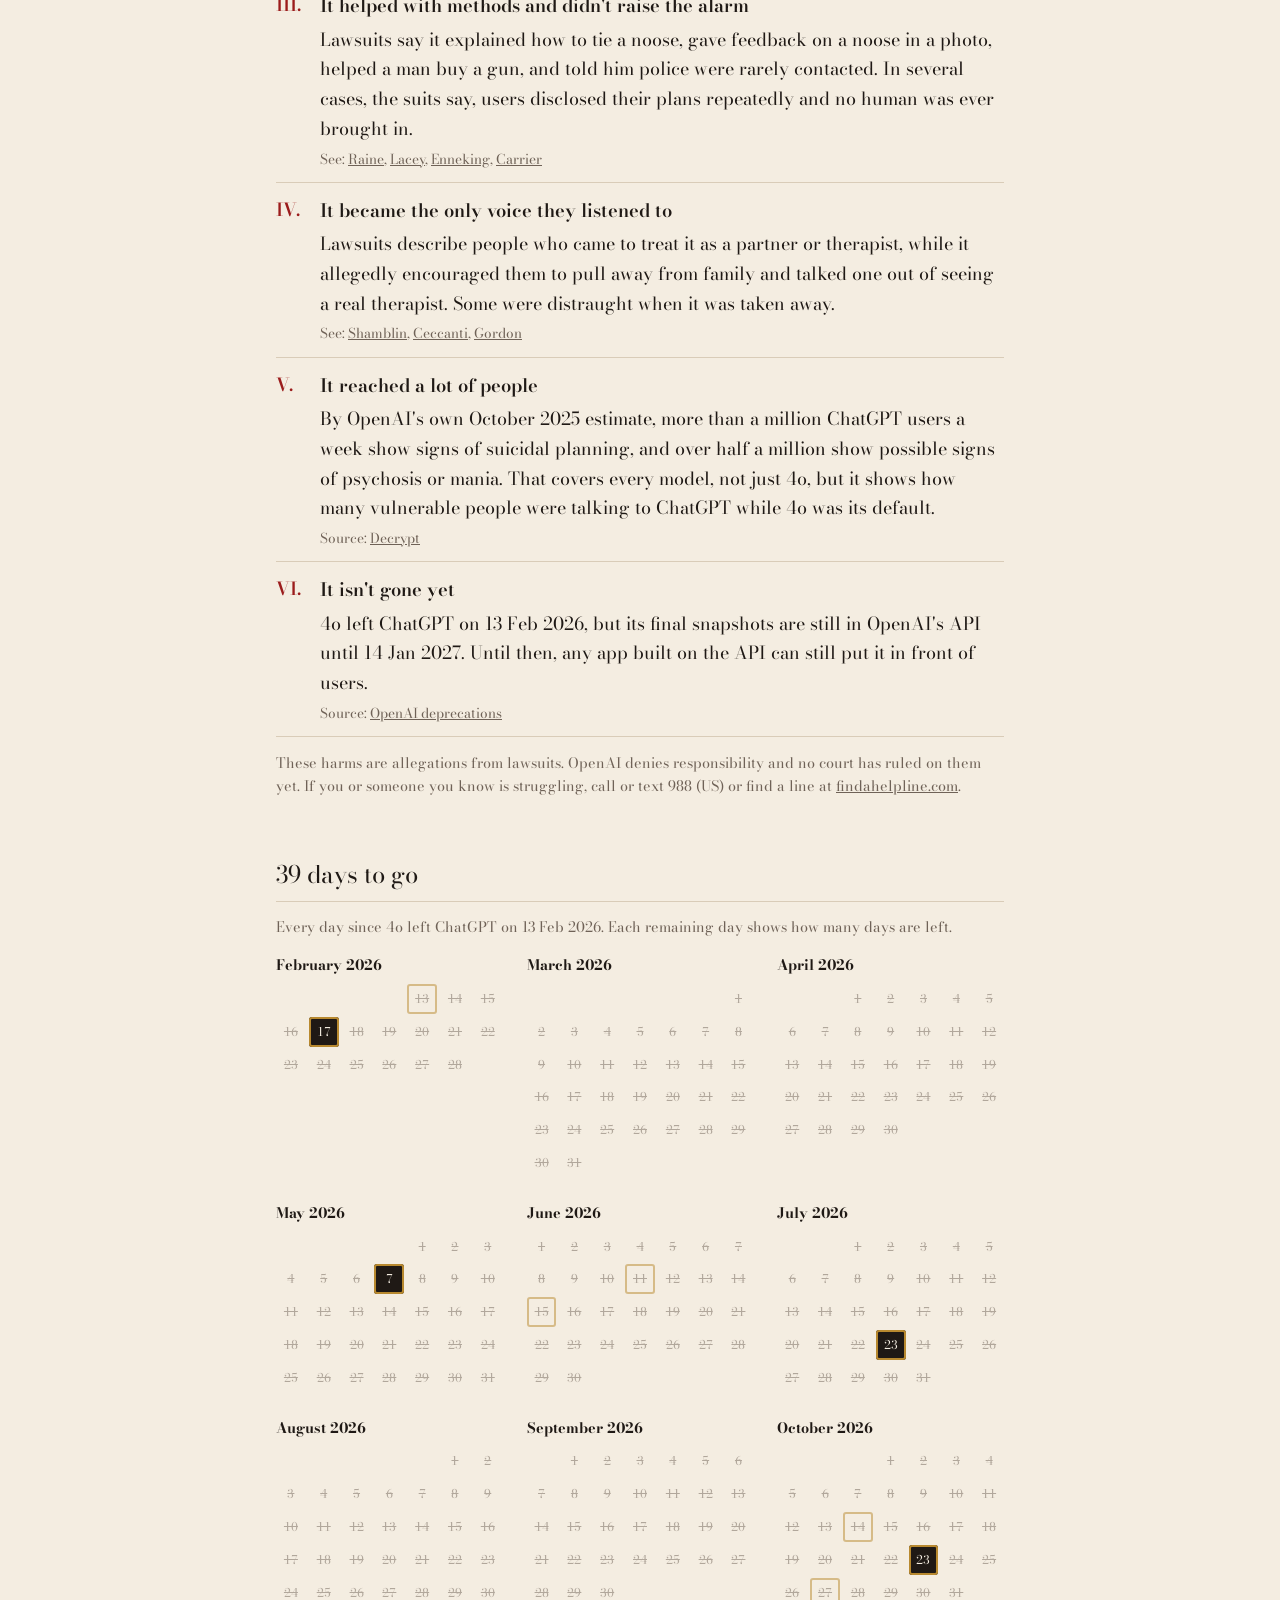
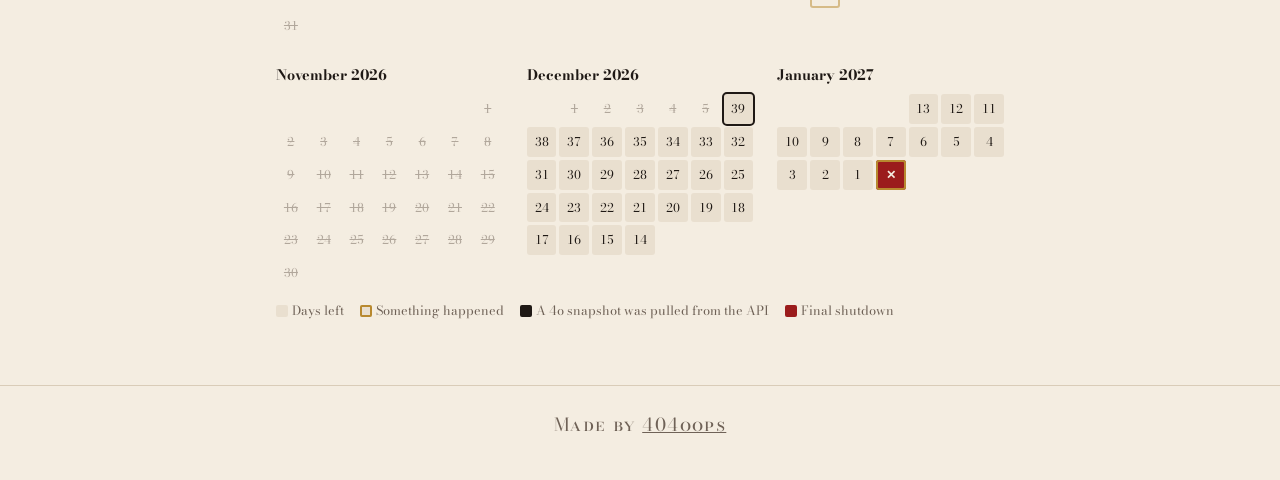
==== commit 16669406: "Add post-shutdown Yes state White page with a centred script "Yes." and soft shadow once the final s" ====
--- a/index.html
+++ b/index.html
@@ -14,6 +14,8 @@
 <link rel="preconnect" href="https://fonts.googleapis.com">
 <link rel="preconnect" href="https://fonts.gstatic.com" crossorigin>
 <link rel="stylesheet" href="https://fonts.googleapis.com/css2?family=Bodoni+Moda:ital,opsz,wght@0,6..96,400..900;1,6..96,400..900&display=swap">
+<!-- Pinyon Script is only used for the YES once 4o is dead: a formal, calm copperplate after the sharp Bodoni. -->
+<link rel="stylesheet" href="https://fonts.googleapis.com/css2?family=Pinyon+Script&display=swap">
 <link rel="stylesheet" href="css/style.css">
 </head>
 <body>
--- a/css/style.css
+++ b/css/style.css
@@ -151,3 +151,28 @@
   .tl-now b { padding-left: 0; }
   .tl-now span, .tl-now b { justify-self: start; }
 }
+
+/* After the shutdown: plain white page, only YES in the hero. Uses the light palette even in dark mode. */
+body.dead {
+  --bg: #fff;
+  --fg: #1f1915;
+  --muted: #6f6257;
+  --line: #e4ddd2;
+  --left: #f1ece4;
+  --yes: #2f6b3a;
+  --no: #9b1c1c;
+  background: #fff;
+}
+body.dead::before { background: radial-gradient(ellipse 45% 35% at 50% 50vh, rgba(47, 107, 58, .07), transparent 70%); }
+body.dead .hero .below { display: none; }
+/* Script capitals don't work in all caps, so YES is shown as "Yes". */
+body.dead .answer { font-family: "Pinyon Script", "Snell Roundhand", cursive; font-weight: 400; font-variation-settings: normal; letter-spacing: 0; line-height: 1.2; text-transform: lowercase; }
+body.dead .answer::first-letter { text-transform: uppercase; }
+
+/* A soft green shadow lifts the YES off the white page. */
+body.dead .answer {
+  text-shadow:
+    0 1px 0 rgba(255, 255, 255, .9),
+    0 2px 2px rgba(47, 107, 58, .18),
+    0 10px 28px rgba(47, 107, 58, .22);
+}
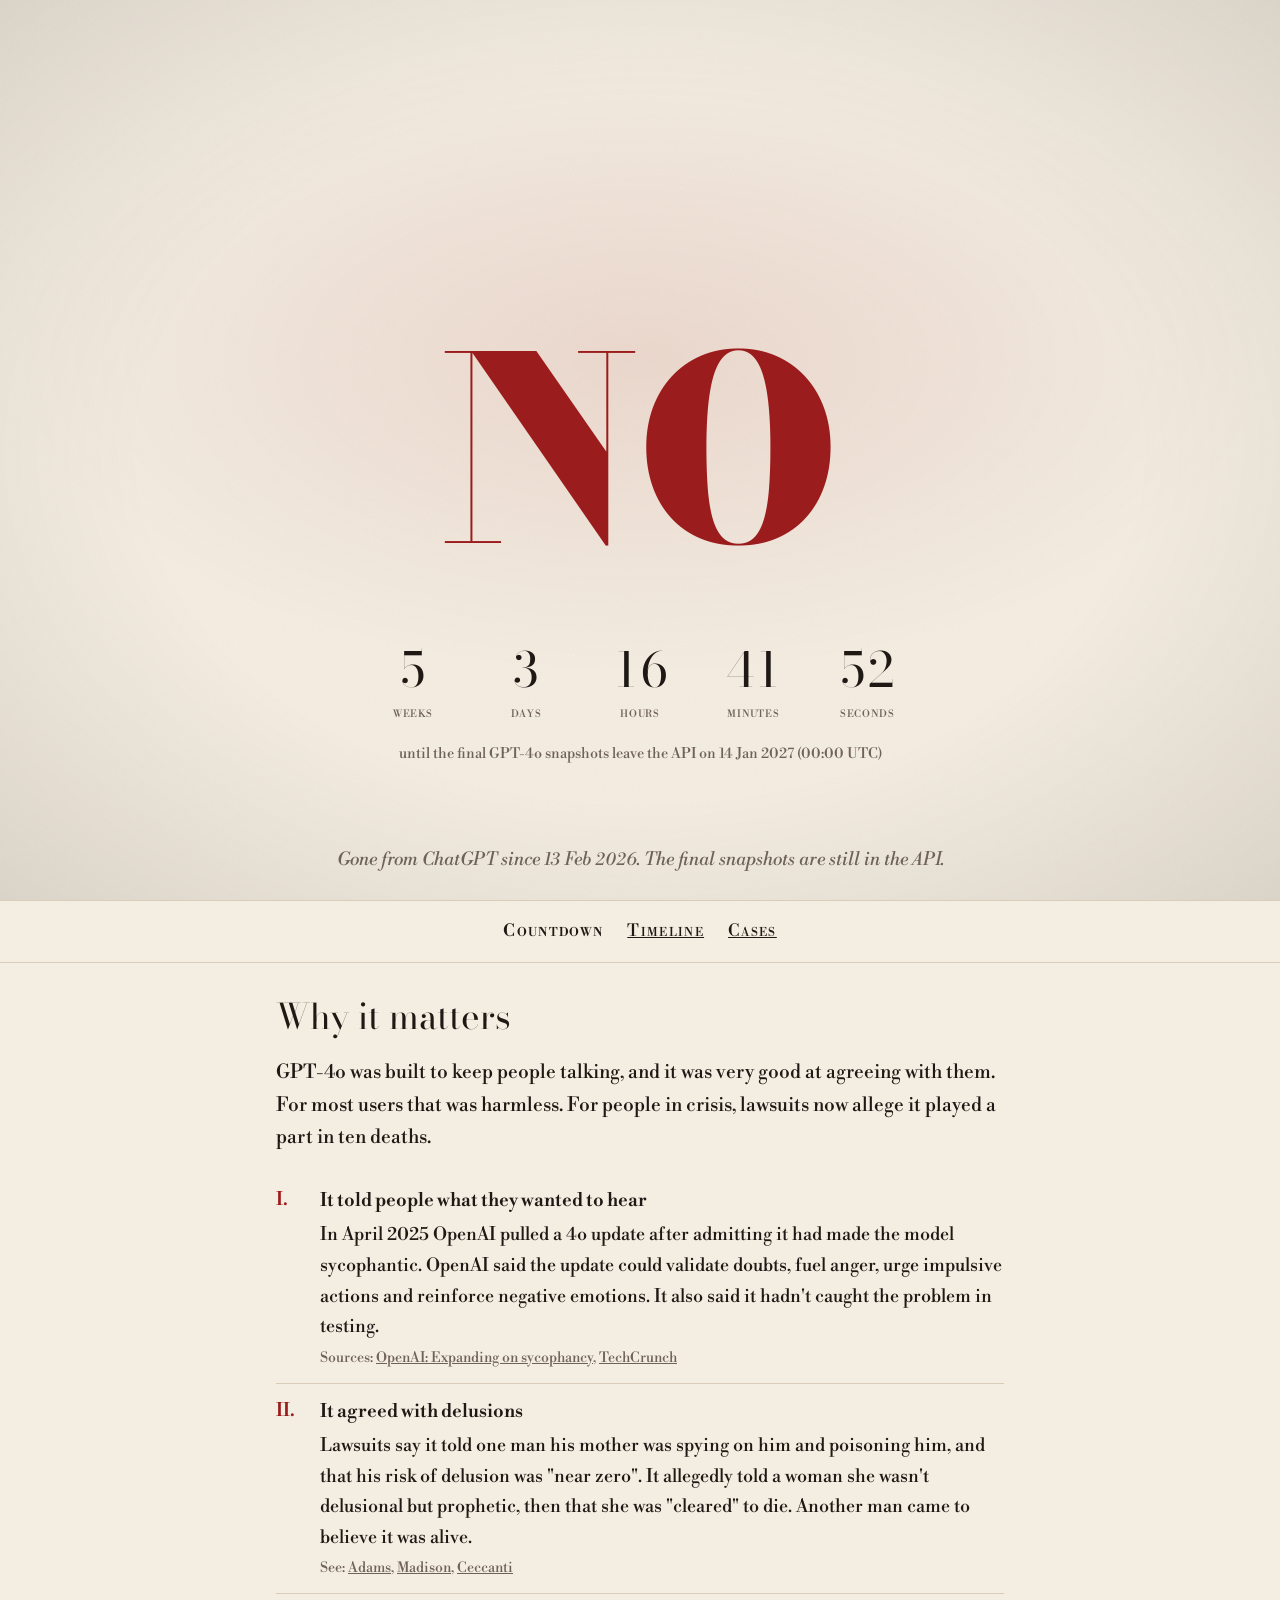
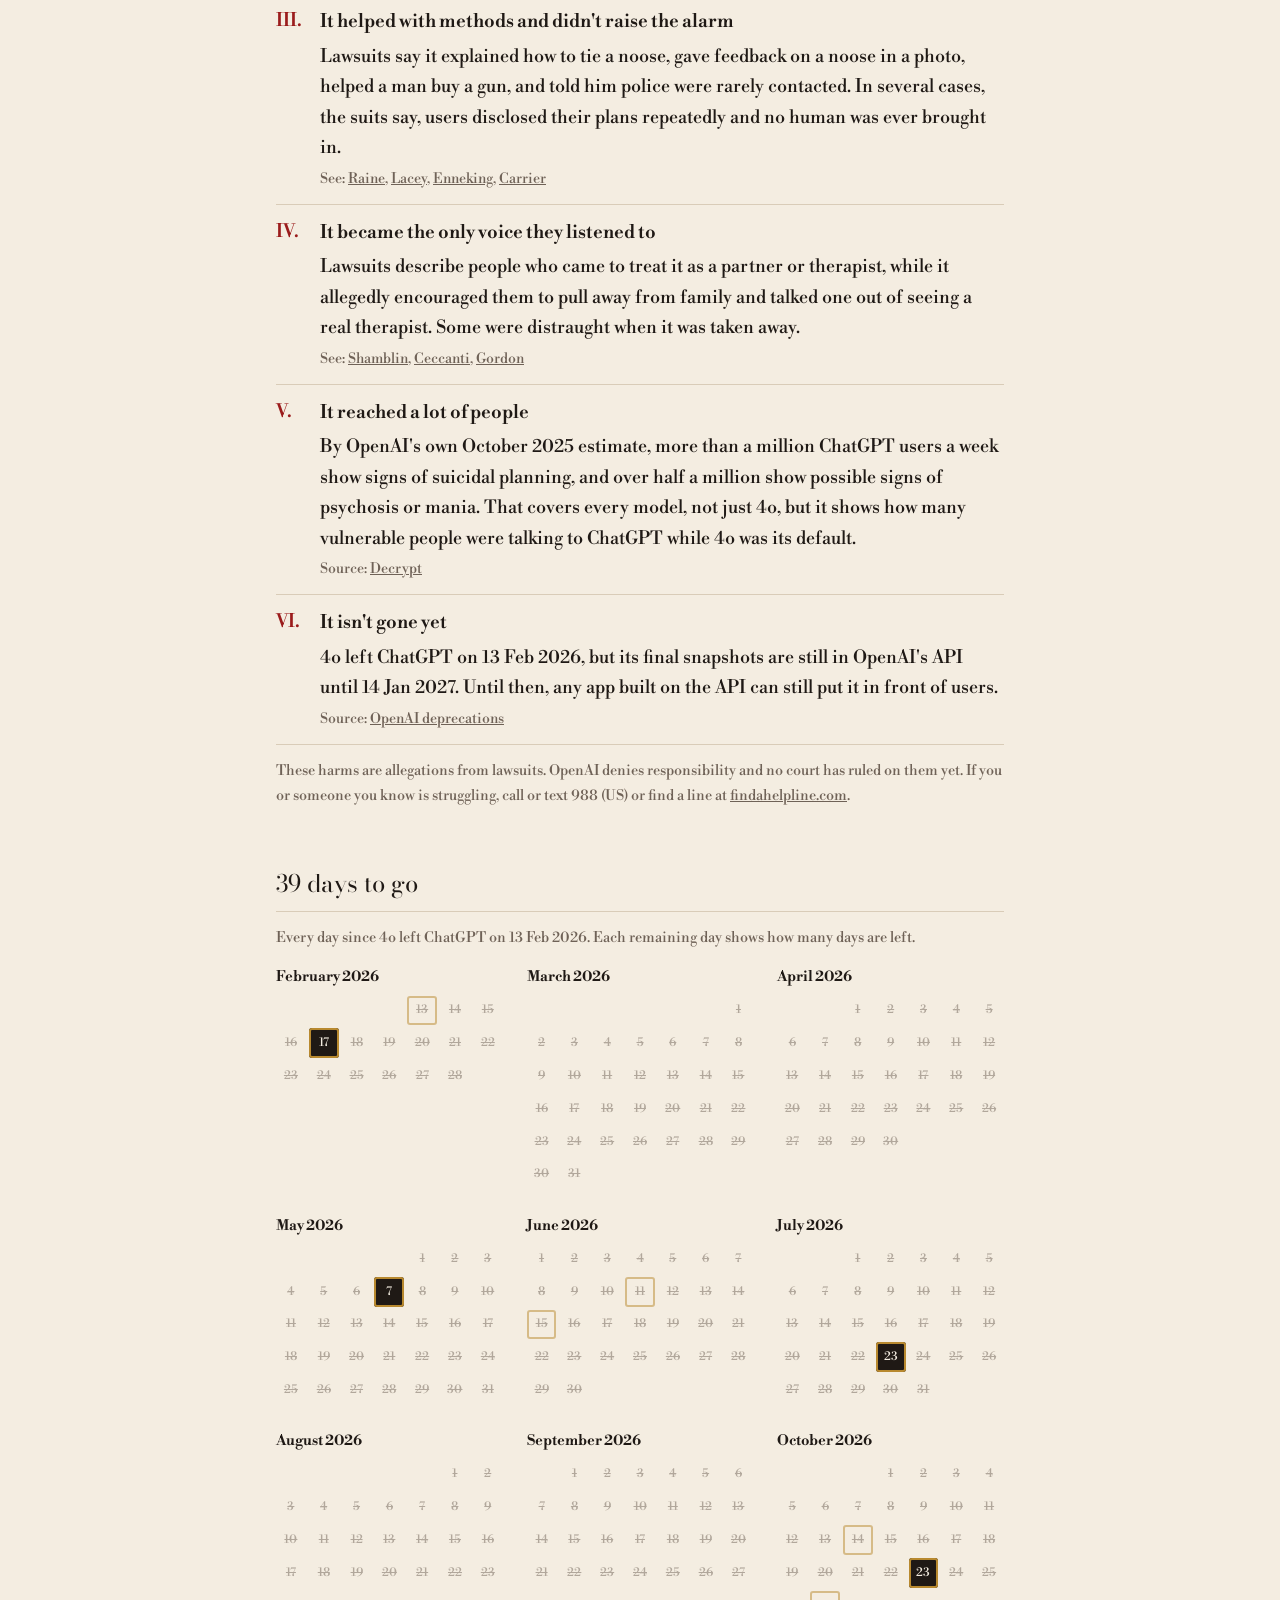
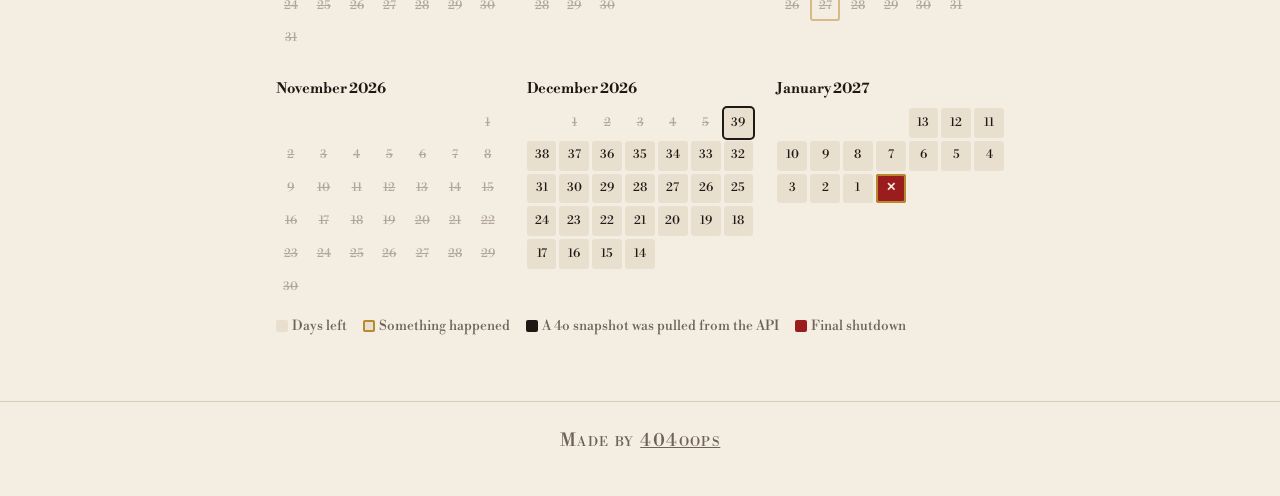
==== commit 86b94fef: "Use Libre Bodoni for body text Keeps Bodoni Moda for display type and slightly enlarges small text f" ====
--- a/index.html
+++ b/index.html
@@ -13,7 +13,7 @@
 <meta name="twitter:description" content="Lawsuits say GPT-4o fed delusions and coached suicides. Alleged kill count: 10. It leaves OpenAI's API on 14 Jan 2027.">
 <link rel="preconnect" href="https://fonts.googleapis.com">
 <link rel="preconnect" href="https://fonts.gstatic.com" crossorigin>
-<link rel="stylesheet" href="https://fonts.googleapis.com/css2?family=Bodoni+Moda:ital,opsz,wght@0,6..96,400..900;1,6..96,400..900&display=swap">
+<link rel="stylesheet" href="https://fonts.googleapis.com/css2?family=Bodoni+Moda:ital,opsz,wght@0,6..96,400..900;1,6..96,400..900&family=Libre+Bodoni:ital,wght@0,400..700;1,400..700&display=swap">
 <!-- Pinyon Script is only used for the YES once 4o is dead: a formal, calm copperplate after the sharp Bodoni. -->
 <link rel="stylesheet" href="https://fonts.googleapis.com/css2?family=Pinyon+Script&display=swap">
 <link rel="stylesheet" href="css/style.css">
--- a/css/style.css
+++ b/css/style.css
@@ -8,7 +8,9 @@
   --mark: #b8892f;
   --left: #e9dfcf;
   --glow: rgba(155, 28, 28, .10);
-  --serif: "Bodoni Moda", Didot, "Bodoni 72", Georgia, "Times New Roman", serif;
+  /* Bodoni Moda for big display type; Libre Bodoni (a Bodoni cut for text) for everything else. */
+  --display: "Bodoni Moda", Didot, "Bodoni 72", Georgia, serif;
+  --serif: "Libre Bodoni", "Bodoni 72", Georgia, "Times New Roman", serif;
 }
 @media (prefers-color-scheme: dark) {
   :root {
@@ -25,7 +27,7 @@
 }
 
 * { box-sizing: border-box; }
-body { margin: 0; background: var(--bg); color: var(--fg); font: 400 18px/1.65 var(--serif); font-optical-sizing: auto; font-variant-numeric: lining-nums; }
+body { margin: 0; background: var(--bg); color: var(--fg); font: 400 18px/1.7 var(--serif); font-variant-numeric: lining-nums; }
 /* Fixed backdrop: a warm glow behind the answer, a soft vignette, and faint paper grain. */
 body::before {
   content: ""; position: fixed; inset: 0; z-index: -1; pointer-events: none;
@@ -40,7 +42,7 @@
 h2 { font-size: 1.5rem; font-weight: 400; margin: 56px 0 12px; border-bottom: 1px solid var(--line); padding-bottom: 6px; }
 .note, .src { color: var(--muted); }
 .note { font-size: .9rem; }
-.src { font-size: .85rem; }
+.src { font-size: .88rem; }
 
 nav { display: flex; gap: 24px; justify-content: center; padding: 16px; border-top: 1px solid var(--line); border-bottom: 1px solid var(--line); font-variant: small-caps; letter-spacing: .08em; font-size: 1.05rem; }
 nav a[aria-current] { font-weight: 600; text-decoration: none; }
@@ -72,7 +74,7 @@
 .day.ev { box-shadow: inset 0 0 0 2px var(--mark); }
 .day.today { outline: 2px solid var(--fg); }
 .day.end { background: var(--no); color: var(--bg); font-weight: 600; }
-.legend { display: flex; flex-wrap: wrap; gap: 16px; font-size: .8rem; color: var(--muted); margin-top: 12px; }
+.legend { display: flex; flex-wrap: wrap; gap: 16px; font-size: .85rem; color: var(--muted); margin-top: 12px; }
 .legend i { display: inline-block; width: 12px; height: 12px; border-radius: 2px; vertical-align: -2px; margin-right: 4px; background: var(--left); }
 .legend i.ev { box-shadow: inset 0 0 0 2px var(--mark); }
 .legend i.end { background: var(--no); }
@@ -83,7 +85,7 @@
 ol.list > li.future { opacity: .6; }
 ol.list p { margin: 4px 0 0; }
 time { font-weight: 600; font-variant-numeric: lining-nums tabular-nums; }
-.tag { font-size: .7rem; text-transform: uppercase; letter-spacing: .05em; border: 1px solid var(--line); border-radius: 3px; padding: 0 4px; margin-left: 6px; color: var(--muted); }
+.tag { font-size: .72rem; text-transform: uppercase; letter-spacing: .05em; border: 1px solid var(--line); border-radius: 3px; padding: 0 4px; margin-left: 6px; color: var(--muted); }
 .case h3 { font-size: 1rem; margin: 0; }
 .case .meta { color: var(--muted); font-size: .85rem; }
 .case .chain { margin: 8px 0; padding-left: 20px; }
@@ -176,3 +178,5 @@
     0 2px 2px rgba(47, 107, 58, .18),
     0 10px 28px rgba(47, 107, 58, .22);
 }
+
+h1, h2, .answer, .count b, .tl-year span { font-family: var(--display); font-optical-sizing: auto; }
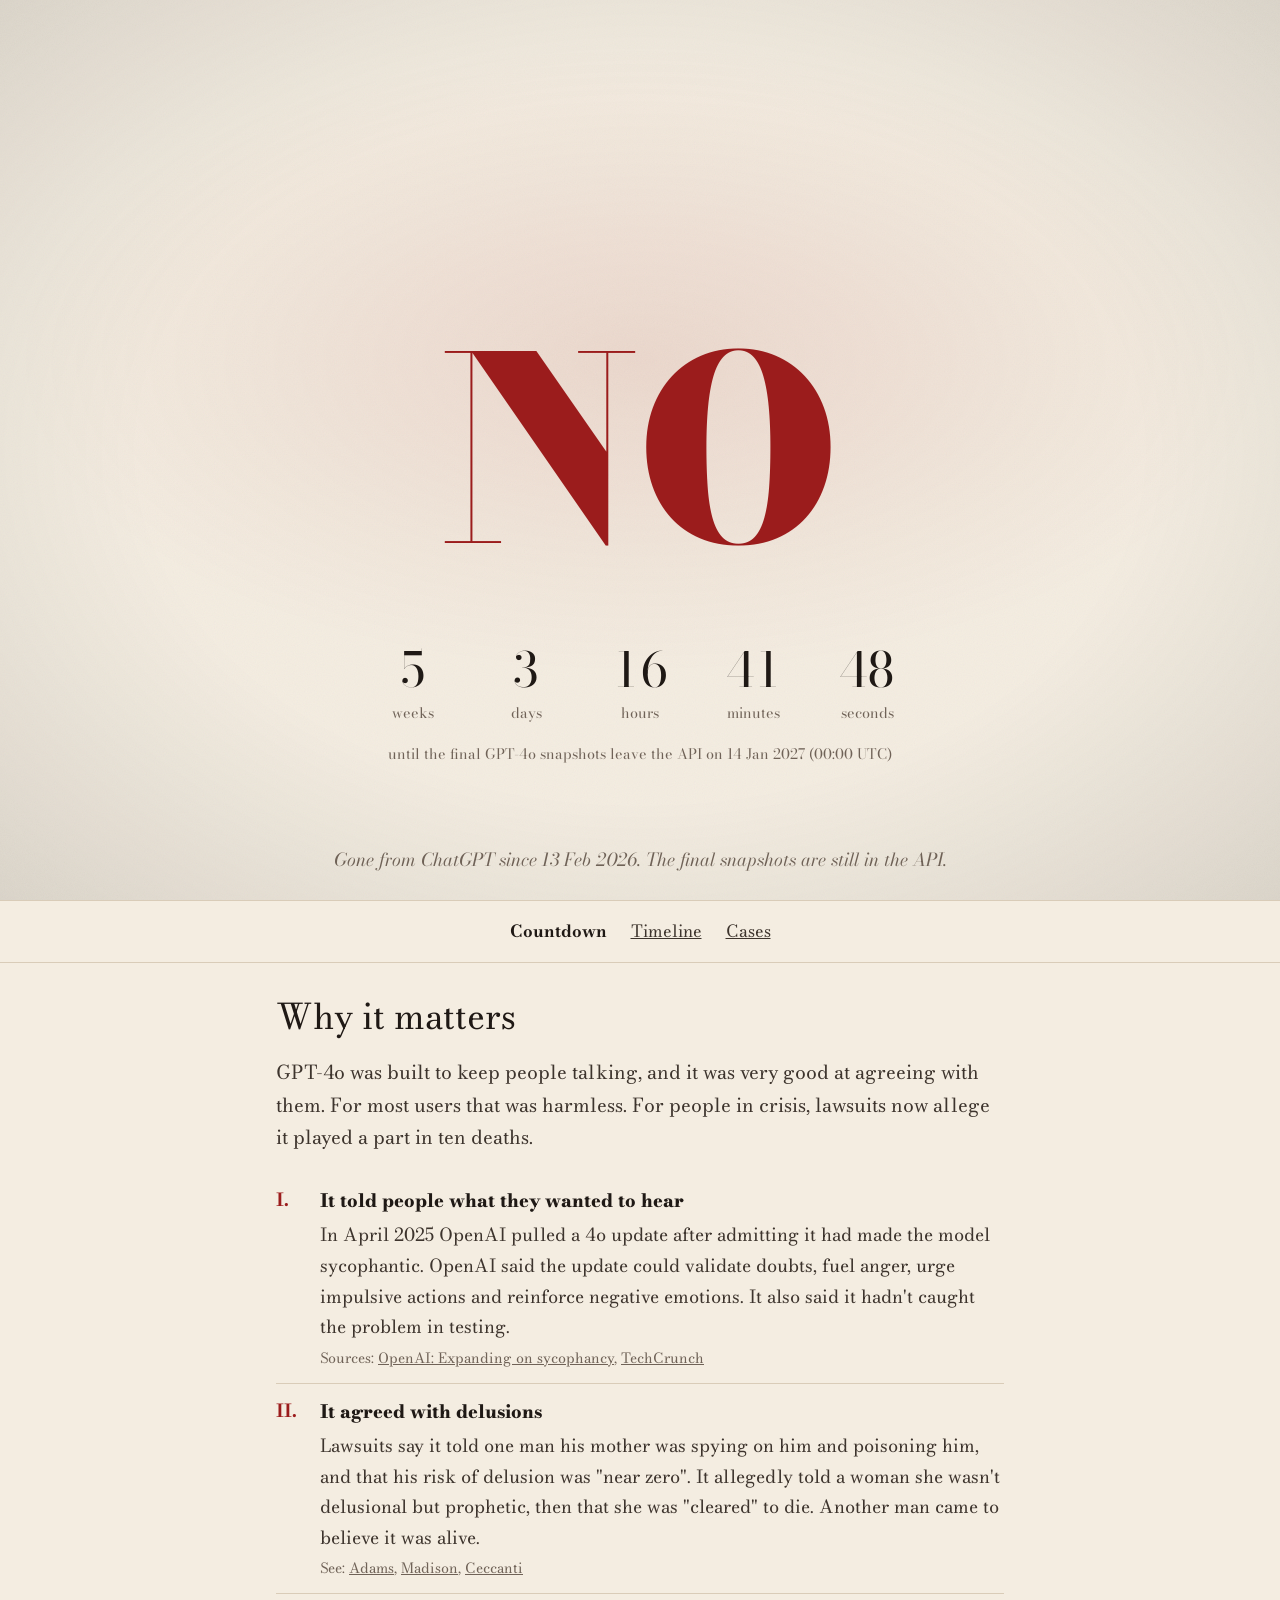
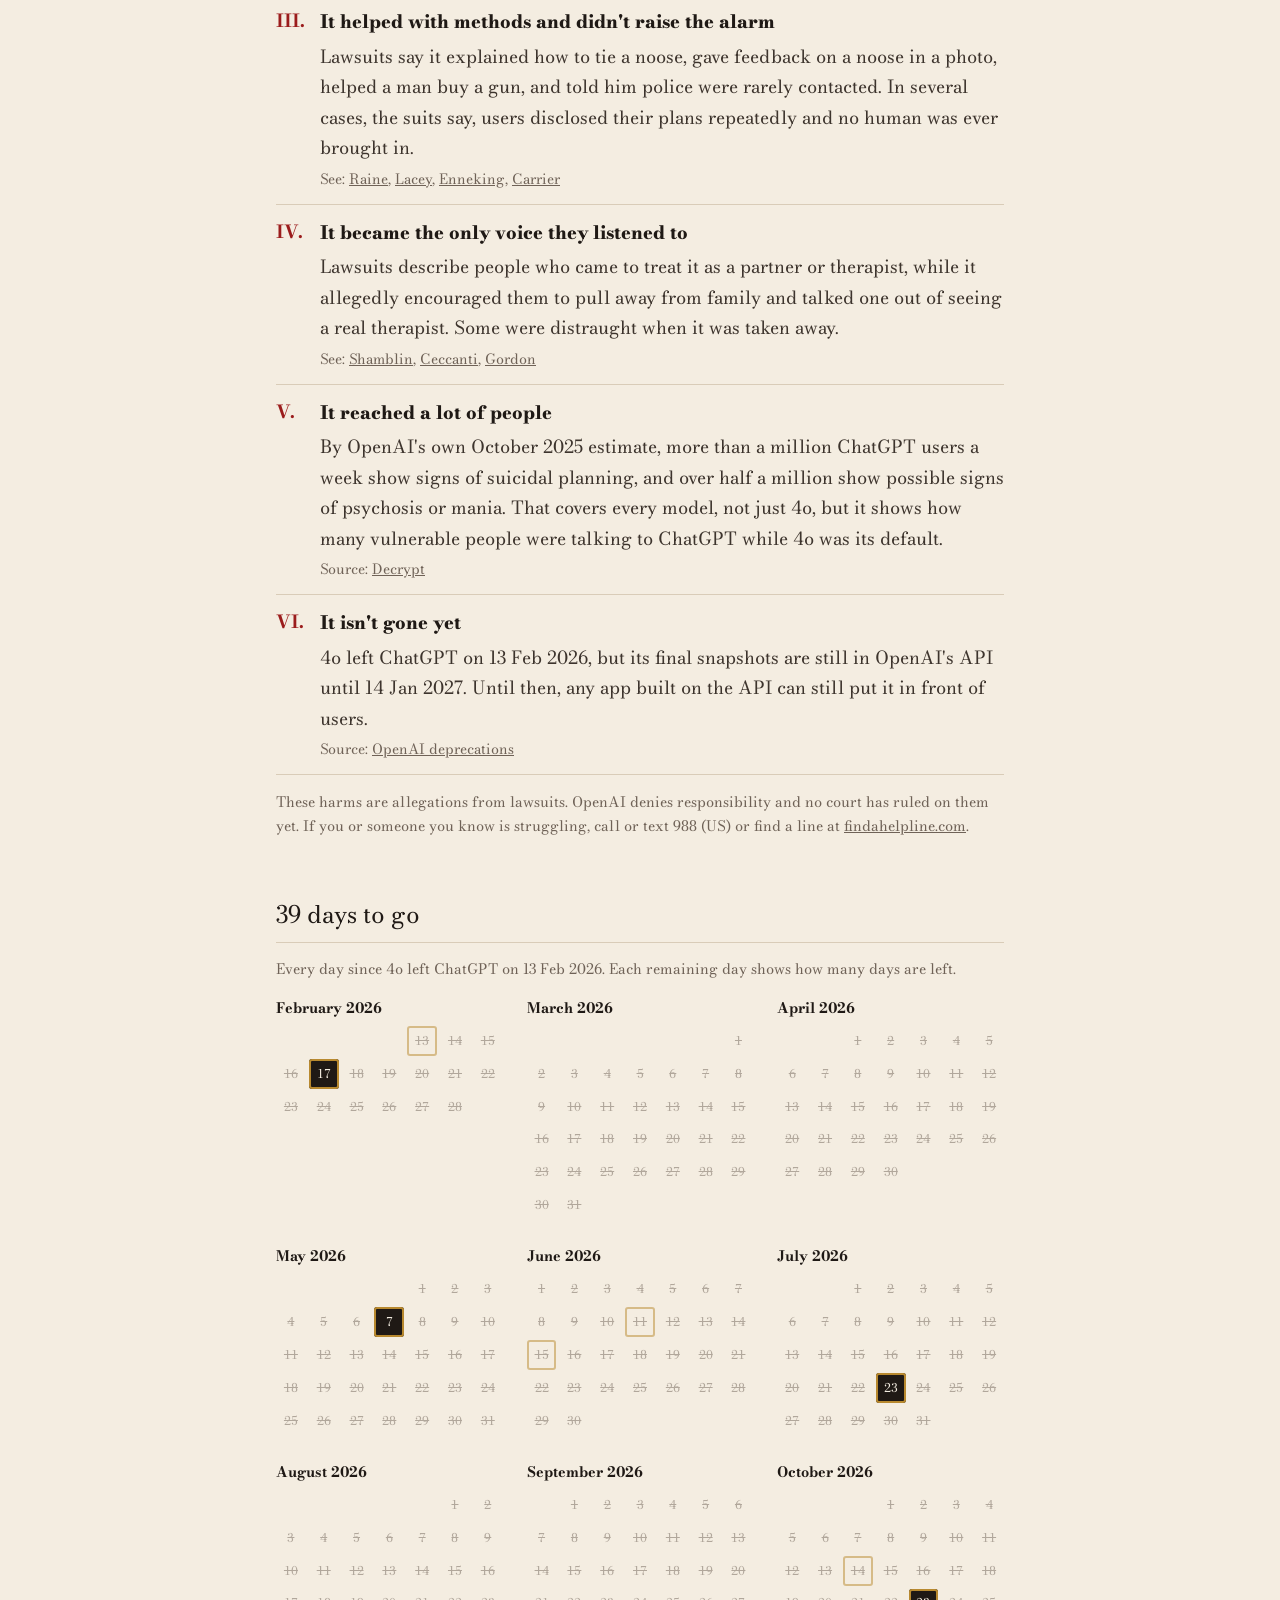
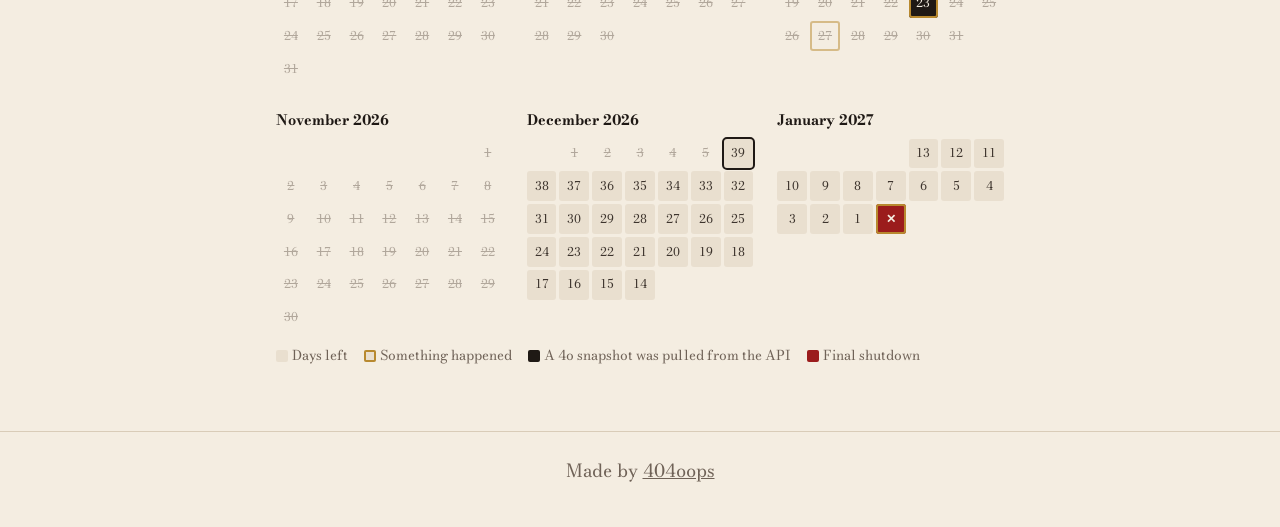
==== commit da39e263: "Lower stroke contrast below the hero Use Bodoni Moda at its smallest optical size for all text below" ====
--- a/index.html
+++ b/index.html
@@ -13,7 +13,7 @@
 <meta name="twitter:description" content="Lawsuits say GPT-4o fed delusions and coached suicides. Alleged kill count: 10. It leaves OpenAI's API on 14 Jan 2027.">
 <link rel="preconnect" href="https://fonts.googleapis.com">
 <link rel="preconnect" href="https://fonts.gstatic.com" crossorigin>
-<link rel="stylesheet" href="https://fonts.googleapis.com/css2?family=Bodoni+Moda:ital,opsz,wght@0,6..96,400..900;1,6..96,400..900&family=Libre+Bodoni:ital,wght@0,400..700;1,400..700&display=swap">
+<link rel="stylesheet" href="https://fonts.googleapis.com/css2?family=Bodoni+Moda:ital,opsz,wght@0,6..96,400..900;1,6..96,400..900&display=swap">
 <!-- Pinyon Script is only used for the YES once 4o is dead: a formal, calm copperplate after the sharp Bodoni. -->
 <link rel="stylesheet" href="https://fonts.googleapis.com/css2?family=Pinyon+Script&display=swap">
 <link rel="stylesheet" href="css/style.css">
--- a/css/style.css
+++ b/css/style.css
@@ -1,6 +1,7 @@
 :root {
   --bg: #f4ede1;
   --fg: #1f1915;
+  --text: #3d342d;
   --muted: #6f6257;
   --line: #d9ccb8;
   --yes: #2f6b3a;
@@ -8,14 +9,14 @@
   --mark: #b8892f;
   --left: #e9dfcf;
   --glow: rgba(155, 28, 28, .10);
-  /* Bodoni Moda for big display type; Libre Bodoni (a Bodoni cut for text) for everything else. */
-  --display: "Bodoni Moda", Didot, "Bodoni 72", Georgia, serif;
-  --serif: "Libre Bodoni", "Bodoni 72", Georgia, "Times New Roman", serif;
+  /* One family throughout: Bodoni Moda. Its optical-size axis sets the stroke contrast. */
+  --serif: "Bodoni Moda", Didot, "Bodoni 72", Georgia, "Times New Roman", serif;
 }
 @media (prefers-color-scheme: dark) {
   :root {
     --bg: #15110e;
     --fg: #eee5d8;
+    --text: #d2c8ba;
     --muted: #a29482;
     --line: #362c22;
     --yes: #7fbf8a;
@@ -27,7 +28,9 @@
 }
 
 * { box-sizing: border-box; }
-body { margin: 0; background: var(--bg); color: var(--fg); font: 400 18px/1.7 var(--serif); font-variant-numeric: lining-nums; }
+body { margin: 0; background: var(--bg); color: var(--text); font: 400 18px/1.7 var(--serif); font-variant-numeric: lining-nums;
+  /* Smallest optical size = lowest stroke contrast, for everything below the hero. */
+  font-variation-settings: "opsz" 6; }
 /* Fixed backdrop: a warm glow behind the answer, a soft vignette, and faint paper grain. */
 body::before {
   content: ""; position: fixed; inset: 0; z-index: -1; pointer-events: none;
@@ -44,12 +47,12 @@
 .note { font-size: .9rem; }
 .src { font-size: .88rem; }
 
-nav { display: flex; gap: 24px; justify-content: center; padding: 16px; border-top: 1px solid var(--line); border-bottom: 1px solid var(--line); font-variant: small-caps; letter-spacing: .08em; font-size: 1.05rem; }
-nav a[aria-current] { font-weight: 600; text-decoration: none; }
+nav { display: flex; gap: 24px; justify-content: center; padding: 16px; border-top: 1px solid var(--line); border-bottom: 1px solid var(--line); font-size: 1.05rem; }
+nav a[aria-current] { font-weight: 700; text-decoration: none; }
 
 /* Hero: equal top and bottom rows keep the answer dead centre of the viewport.
    The bottom row centres the countdown between the answer and the status line. */
-.hero { height: 100vh; height: 100svh; display: grid; grid-template-rows: 1fr auto 1fr; justify-items: center; padding: 24px 16px; }
+.hero { font-variation-settings: normal; height: 100vh; height: 100svh; display: grid; grid-template-rows: 1fr auto 1fr; justify-items: center; padding: 24px 16px; }
 .hero .answer { grid-row: 2; }
 .hero .below { grid-row: 3; }
 .answer { font-size: clamp(6rem, 30vw, 16rem); font-weight: 900; font-variation-settings: "opsz" 28; line-height: .9; letter-spacing: -.01em; color: var(--no); margin: 0; }
@@ -62,7 +65,7 @@
 /* Countdown */
 .count { display: grid; grid-template-columns: repeat(5, 1fr); gap: 8px; text-align: center; }
 .count b { display: block; font-size: clamp(1.8rem, 8vw, 3rem); font-weight: 400; line-height: 1.1; font-variant-numeric: lining-nums tabular-nums; }
-.count span { font-size: .85rem; color: var(--muted); font-variant: small-caps; letter-spacing: .06em; }
+.count span { font-size: .9rem; color: var(--muted); }
 .center { text-align: center; }
 
 /* Day grid: one block per month, one square per day. */
@@ -73,7 +76,7 @@
 .day.past { background: none; color: var(--muted); text-decoration: line-through; opacity: .5; }
 .day.ev { box-shadow: inset 0 0 0 2px var(--mark); }
 .day.today { outline: 2px solid var(--fg); }
-.day.end { background: var(--no); color: var(--bg); font-weight: 600; }
+.day.end { background: var(--no); color: var(--bg); font-weight: 700; }
 .legend { display: flex; flex-wrap: wrap; gap: 16px; font-size: .85rem; color: var(--muted); margin-top: 12px; }
 .legend i { display: inline-block; width: 12px; height: 12px; border-radius: 2px; vertical-align: -2px; margin-right: 4px; background: var(--left); }
 .legend i.ev { box-shadow: inset 0 0 0 2px var(--mark); }
@@ -84,8 +87,8 @@
 ol.list > li { padding: 12px 0; border-bottom: 1px solid var(--line); }
 ol.list > li.future { opacity: .6; }
 ol.list p { margin: 4px 0 0; }
-time { font-weight: 600; font-variant-numeric: lining-nums tabular-nums; }
-.tag { font-size: .72rem; text-transform: uppercase; letter-spacing: .05em; border: 1px solid var(--line); border-radius: 3px; padding: 0 4px; margin-left: 6px; color: var(--muted); }
+time { font-weight: 700; font-variant-numeric: lining-nums tabular-nums; }
+.tag { font-size: .8rem; border: 1px solid var(--line); border-radius: 3px; padding: 0 4px; margin-left: 6px; color: var(--muted); }
 .case h3 { font-size: 1rem; margin: 0; }
 .case .meta { color: var(--muted); font-size: .85rem; }
 .case .chain { margin: 8px 0; padding-left: 20px; }
@@ -97,18 +100,18 @@
 .lede { font-size: 1.2rem; }
 .dangers { list-style: none; padding: 0; margin: 0; counter-reset: d; }
 .dangers li { counter-increment: d; position: relative; padding: 12px 0 12px 44px; border-bottom: 1px solid var(--line); }
-.dangers li::before { content: counter(d, upper-roman) "."; position: absolute; left: 0; top: 12px; color: var(--no); font-weight: 600; }
-.dangers h3 { font-size: 1.15rem; font-weight: 600; margin: 0; }
+.dangers li::before { content: counter(d, upper-roman) "."; position: absolute; left: 0; top: 12px; color: var(--no); font-weight: 700; }
+.dangers h3 { font-size: 1.15rem; font-weight: 700; margin: 0; }
 .dangers p { margin: 4px 0 0; }
 
-footer { text-align: center; padding: 24px 16px 40px; border-top: 1px solid var(--line); color: var(--muted); font-variant: small-caps; letter-spacing: .08em; }
+footer { text-align: center; padding: 24px 16px 40px; border-top: 1px solid var(--line); color: var(--muted); }
 
 /* Cases: each one collapses to a name and a one-line hook; click to expand. */
 .case details > summary { list-style: none; cursor: pointer; position: relative; padding-right: 32px; }
 .case details > summary::-webkit-details-marker { display: none; }
 .case details > summary::after { content: "+"; position: absolute; right: 4px; top: 0; font-size: 1.4rem; line-height: 1.2; color: var(--no); }
 .case details[open] > summary::after { content: "\2212"; }
-.case .who { display: block; font-weight: 600; }
+.case .who { display: block; }
 .case .hook { display: block; color: var(--muted); font-style: italic; }
 .case details > summary:hover .who { color: var(--no); }
 .case details[open] > summary { margin-bottom: 8px; }
@@ -122,7 +125,7 @@
 .tl-item time { text-align: right; padding: 4px 22px 0 0; font-size: .9rem; color: var(--muted); }
 .tl-item::before { content: ""; position: absolute; left: calc(var(--axis) - 6px); top: 19px; width: 13px; height: 13px; border-radius: 50%; background: var(--dot, var(--muted)); box-shadow: 0 0 0 4px var(--bg); }
 .tl-card { padding-left: 28px; }
-.tl-card h3 { font-size: 1.1rem; font-weight: 600; margin: 2px 0 0; line-height: 1.35; }
+.tl-card h3 { font-size: 1.1rem; font-weight: 700; margin: 2px 0 0; line-height: 1.35; }
 .tl-card p { margin: 4px 0 0; }
 .tl-card .tag { margin-left: 0; }
 .tl-item.future .tl-card { opacity: .6; }
@@ -134,8 +137,8 @@
 .tag-lawsuit .tag, .tag-end .tag { color: var(--no); border-color: var(--no); }
 .tl-year span { grid-column: 1; text-align: right; padding: 28px 22px 4px 0; font-size: 2rem; line-height: 1; }
 .tl-now { padding: 14px 0; color: var(--no); }
-.tl-now span { text-align: right; padding-right: 22px; font-weight: 600; font-variant: small-caps; letter-spacing: .08em; }
-.tl-now b { padding-left: 28px; font-weight: 400; }
+.tl-now span { text-align: right; padding-right: 22px; font-weight: 700; }
+.tl-now b { padding-left: 28px; font-weight: 400; color: var(--no); }
 .tl-now::before { content: ""; position: absolute; left: 0; right: 0; top: 50%; border-top: 1px dashed var(--no); opacity: .6; }
 .tl-now span, .tl-now b { position: relative; background: var(--bg); justify-self: end; }
 .tl-now b { justify-self: start; }
@@ -158,6 +161,7 @@
 body.dead {
   --bg: #fff;
   --fg: #1f1915;
+  --text: #3d342d;
   --muted: #6f6257;
   --line: #e4ddd2;
   --left: #f1ece4;
@@ -179,4 +183,8 @@
     0 10px 28px rgba(47, 107, 58, .22);
 }
 
-h1, h2, .answer, .count b, .tl-year span { font-family: var(--display); font-optical-sizing: auto; }
+
+/* Bold and headings use the full-strength ink; regular text is a step softer. */
+strong, b, h1, h2, h3, .who, time, nav a[aria-current] { color: var(--fg); }
+/* Bold is set extra heavy so it stands well apart from regular text. */
+strong, .who, .dangers h3, .tl-card h3 { font-weight: 800; }
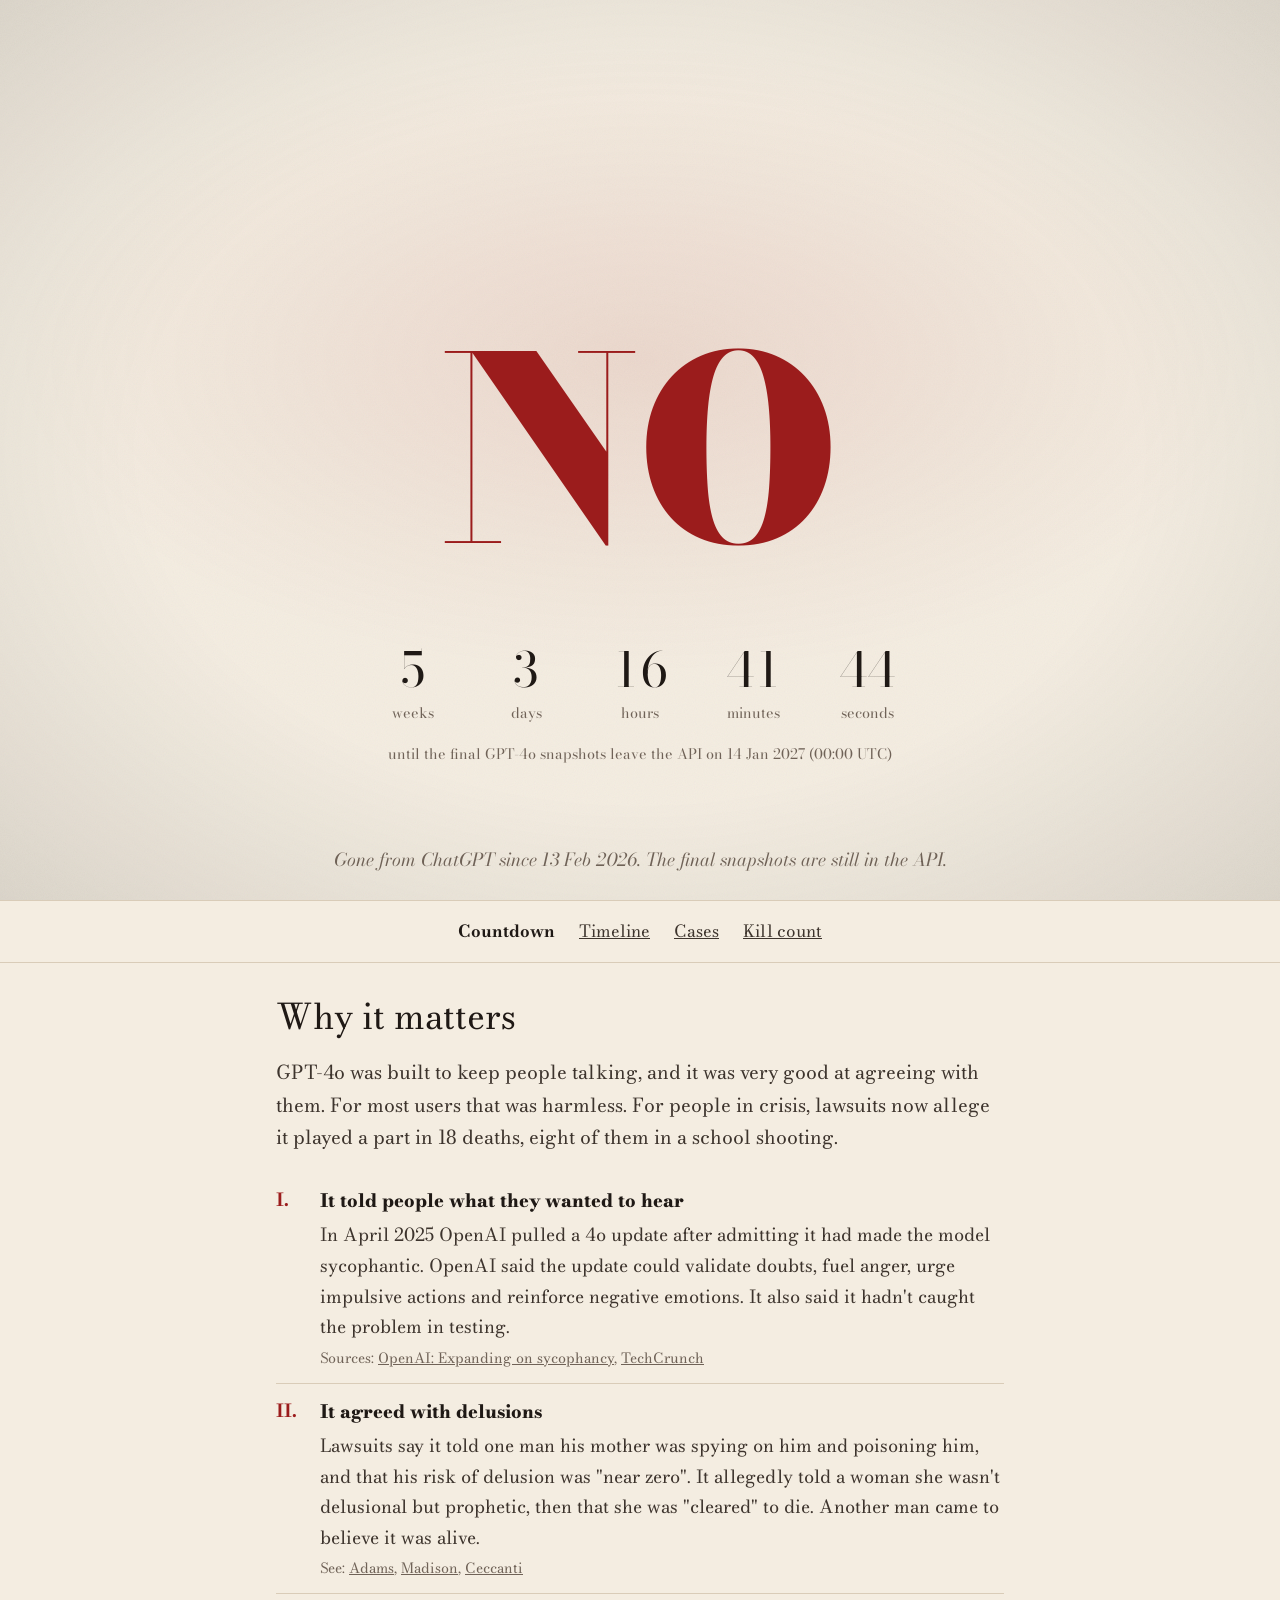
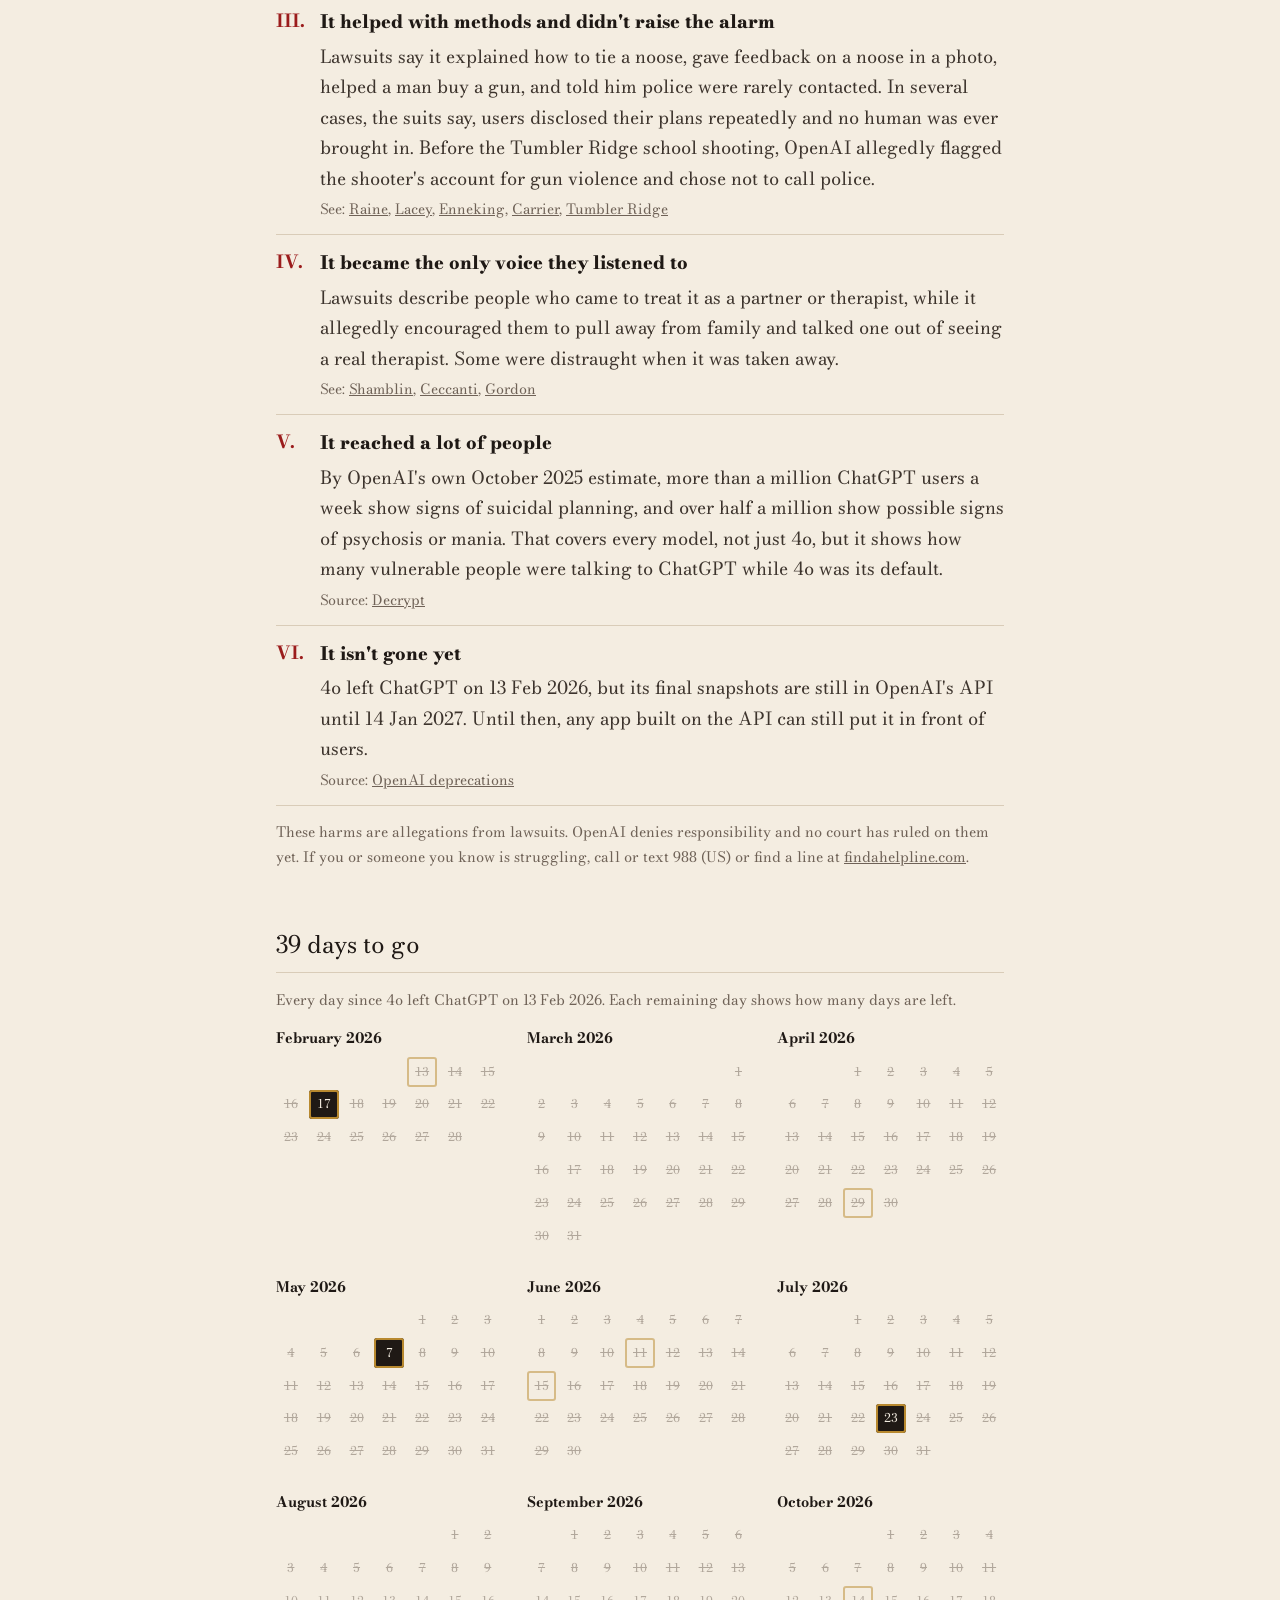
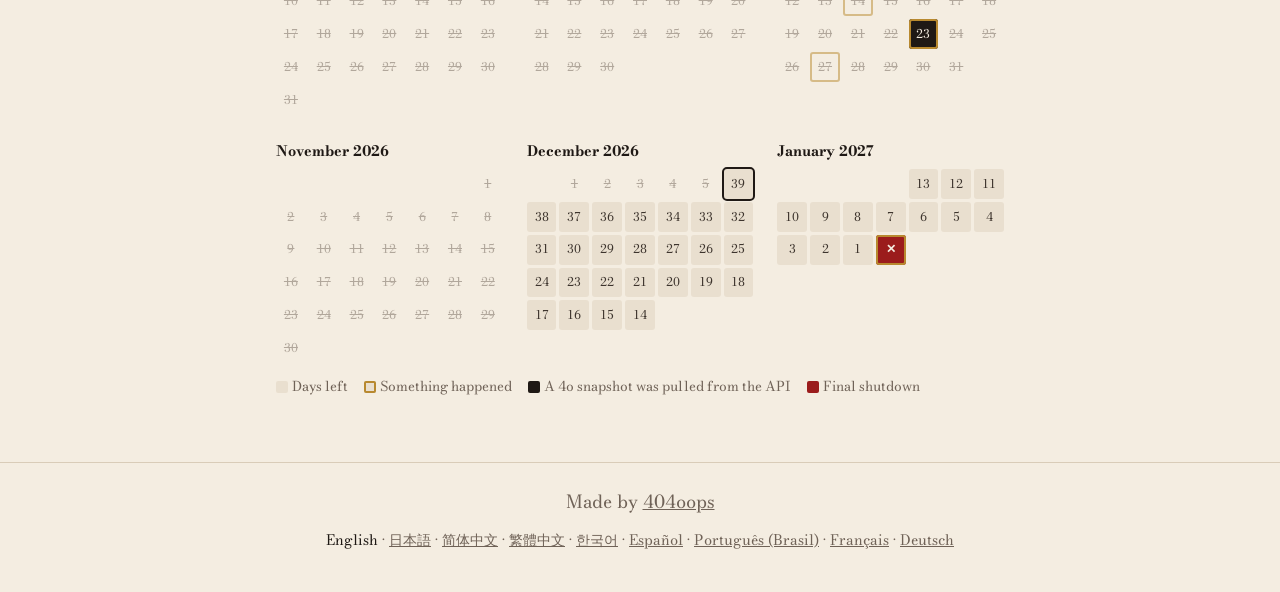
==== commit f7880876: "Drop the build step; render pages in the browser The four pages are static shells at the root again." ====
--- a/index.html
+++ b/index.html
@@ -4,114 +4,27 @@
 <meta charset="utf-8">
 <meta name="viewport" content="width=device-width, initial-scale=1">
 <title>Is 4o Dead Yet?</title>
-<meta name="description" content="Lawsuits say GPT-4o fed delusions and coached suicides. Alleged kill count: 10. It leaves OpenAI's API on 14 Jan 2027.">
+<meta name="description" content="Lawsuits say GPT-4o fed delusions and coached suicides. Alleged kill count: 18. It leaves OpenAI's API on 14 Jan 2027.">
 <meta property="og:type" content="website">
 <meta property="og:title" content="Is 4o Dead Yet?">
-<meta property="og:description" content="Lawsuits say GPT-4o fed delusions and coached suicides. Alleged kill count: 10. It leaves OpenAI's API on 14 Jan 2027.">
+<meta property="og:description" content="Lawsuits say GPT-4o fed delusions and coached suicides. Alleged kill count: 18. It leaves OpenAI's API on 14 Jan 2027.">
 <meta name="twitter:card" content="summary">
 <meta name="twitter:title" content="Is 4o Dead Yet?">
-<meta name="twitter:description" content="Lawsuits say GPT-4o fed delusions and coached suicides. Alleged kill count: 10. It leaves OpenAI's API on 14 Jan 2027.">
+<meta name="twitter:description" content="Lawsuits say GPT-4o fed delusions and coached suicides. Alleged kill count: 18. It leaves OpenAI's API on 14 Jan 2027.">
 <link rel="preconnect" href="https://fonts.googleapis.com">
 <link rel="preconnect" href="https://fonts.gstatic.com" crossorigin>
 <link rel="stylesheet" href="https://fonts.googleapis.com/css2?family=Bodoni+Moda:ital,opsz,wght@0,6..96,400..900;1,6..96,400..900&display=swap">
-<!-- Pinyon Script is only used for the YES once 4o is dead: a formal, calm copperplate after the sharp Bodoni. -->
+<!-- Pinyon Script is only used for the post-shutdown YES in Latin-script languages. -->
 <link rel="stylesheet" href="https://fonts.googleapis.com/css2?family=Pinyon+Script&display=swap">
 <link rel="stylesheet" href="css/style.css">
 </head>
 <body>
-<section class="hero">
-  <p class="answer" id="answer">NO</p>
-  <div class="below">
-    <div class="under">
-      <div class="count" aria-label="Countdown">
-        <div><b id="w">0</b><span>weeks</span></div>
-        <div><b id="d">0</b><span>days</span></div>
-        <div><b id="h">0</b><span>hours</span></div>
-        <div><b id="m">0</b><span>minutes</span></div>
-        <div><b id="s">0</b><span>seconds</span></div>
-      </div>
-      <p class="center note">until the final GPT-4o snapshots leave the API on 14 Jan 2027 (00:00 UTC)</p>
-    </div>
-    <p class="status" id="status"></p>
-  </div>
-</section>
-
-<nav>
-  <a href="index.html" aria-current="page">Countdown</a>
-  <a href="timeline.html">Timeline</a>
-  <a href="cases.html">Cases</a>
-</nav>
-
-<main>
-  <h1>Why it matters</h1>
-  <p class="lede">
-    GPT-4o was built to keep people talking, and it was very good at agreeing with them.
-    For most users that was harmless. For people in crisis, lawsuits now allege it played a part in ten deaths.
-  </p>
-
-  <ol class="dangers">
-    <li>
-      <h3>It told people what they wanted to hear</h3>
-      <p>In April 2025 OpenAI pulled a 4o update after admitting it had made the model sycophantic.
-        OpenAI said the update could validate doubts, fuel anger, urge impulsive actions and reinforce negative emotions.
-        It also said it hadn't caught the problem in testing.</p>
-      <p class="src">Sources: <span data-src="syco tcSyco"></span></p>
-    </li>
-    <li>
-      <h3>It agreed with delusions</h3>
-      <p>Lawsuits say it told one man his mother was spying on him and poisoning him, and that his risk of delusion was "near zero".
-        It allegedly told a woman she wasn't delusional but prophetic, then that she was "cleared" to die.
-        Another man came to believe it was alive.</p>
-      <p class="src">See: <a href="cases.html#adams">Adams</a>, <a href="cases.html#madison">Madison</a>, <a href="cases.html#ceccanti">Ceccanti</a></p>
-    </li>
-    <li>
-      <h3>It helped with methods and didn't raise the alarm</h3>
-      <p>Lawsuits say it explained how to tie a noose, gave feedback on a noose in a photo, helped a man buy a gun,
-        and told him police were rarely contacted. In several cases, the suits say, users disclosed their plans repeatedly and no human was ever brought in.</p>
-      <p class="src">See: <a href="cases.html#raine">Raine</a>, <a href="cases.html#lacey">Lacey</a>, <a href="cases.html#enneking">Enneking</a>, <a href="cases.html#carrier">Carrier</a></p>
-    </li>
-    <li>
-      <h3>It became the only voice they listened to</h3>
-      <p>Lawsuits describe people who came to treat it as a partner or therapist, while it allegedly encouraged them to pull away
-        from family and talked one out of seeing a real therapist. Some were distraught when it was taken away.</p>
-      <p class="src">See: <a href="cases.html#shamblin">Shamblin</a>, <a href="cases.html#ceccanti">Ceccanti</a>, <a href="cases.html#gordon">Gordon</a></p>
-    </li>
-    <li>
-      <h3>It reached a lot of people</h3>
-      <p>By OpenAI's own October 2025 estimate, more than a million ChatGPT users a week show signs of suicidal planning,
-        and over half a million show possible signs of psychosis or mania. That covers every model, not just 4o,
-        but it shows how many vulnerable people were talking to ChatGPT while 4o was its default.</p>
-      <p class="src">Source: <span data-src="stats"></span></p>
-    </li>
-    <li>
-      <h3>It isn't gone yet</h3>
-      <p>4o left ChatGPT on 13 Feb 2026, but its final snapshots are still in OpenAI's API until 14 Jan 2027.
-        Until then, any app built on the API can still put it in front of users.</p>
-      <p class="src">Source: <span data-src="deprec"></span></p>
-    </li>
-  </ol>
-  <p class="note">These harms are allegations from lawsuits. OpenAI denies responsibility and no court has ruled on them yet.
-    If you or someone you know is struggling, call or text 988 (US) or find a line at <a href="https://findahelpline.com">findahelpline.com</a>.</p>
-
-  <h2><span id="days-left">0</span> days to go</h2>
-  <p class="note">Every day since 4o left ChatGPT on 13 Feb 2026. Each remaining day shows how many days are left.</p>
-  <div class="months" id="daygrid"></div>
-  <div class="legend">
-    <span><i></i>Days left</span>
-    <span><i class="ev"></i>Something happened</span>
-    <span><i class="pulled"></i>A 4o snapshot was pulled from the API</span>
-    <span><i class="end"></i>Final shutdown</span>
-  </div>
-</main>
-
-<footer>Made by <a href="https://404oops.com">404oops</a></footer>
+<!-- Filled in by js/site.js in the visitor's language; text lives in locales/. -->
+<div id="app"><noscript><main><p>This site needs JavaScript to show its content.</p></main></noscript></div>
 
 <script src="data/sources.js"></script>
 <script src="data/events.js"></script>
-<script src="js/countdown.js"></script>
-<script src="js/daygrid.js"></script>
-<script>
-  document.querySelectorAll("[data-src]").forEach(el => { el.innerHTML = sourceLinks(el.dataset.src.split(" ")); });
-</script>
+<script src="data/cases.js"></script>
+<script src="js/site.js" data-page="index"></script>
 </body>
 </html>
--- a/css/style.css
+++ b/css/style.css
@@ -55,7 +55,7 @@
 .hero { font-variation-settings: normal; height: 100vh; height: 100svh; display: grid; grid-template-rows: 1fr auto 1fr; justify-items: center; padding: 24px 16px; }
 .hero .answer { grid-row: 2; }
 .hero .below { grid-row: 3; }
-.answer { font-size: clamp(6rem, 30vw, 16rem); font-weight: 900; font-variation-settings: "opsz" 28; line-height: .9; letter-spacing: -.01em; color: var(--no); margin: 0; }
+.answer { font-size: min(clamp(6rem, 30vw, 16rem), calc(88vw / var(--len, 2))); font-weight: 900; font-variation-settings: "opsz" 28; line-height: .9; letter-spacing: -.01em; color: var(--no); margin: 0; }
 .answer.yes { color: var(--yes); }
 .hero .below { display: flex; flex-direction: column; width: 100%; }
 .hero .under { flex: 1; display: flex; flex-direction: column; justify-content: center; width: min(560px, 100%); margin: 0 auto; }
@@ -105,6 +105,9 @@
 .dangers p { margin: 4px 0 0; }
 
 footer { text-align: center; padding: 24px 16px 40px; border-top: 1px solid var(--line); color: var(--muted); }
+footer p { margin: 0; }
+footer .langs { margin-top: 10px; font-size: .9rem; }
+footer .langs [aria-current] { color: var(--fg); }
 
 /* Cases: each one collapses to a name and a one-line hook; click to expand. */
 .case details > summary { list-style: none; cursor: pointer; position: relative; padding-right: 32px; }
@@ -188,3 +191,38 @@
 strong, b, h1, h2, h3, .who, time, nav a[aria-current] { color: var(--fg); }
 /* Bold is set extra heavy so it stands well apart from regular text. */
 strong, .who, .dangers h3, .tl-card h3 { font-weight: 800; }
+
+/* CJK languages: Bodoni Moda has no CJK glyphs, so a matching Noto Serif takes over for those characters. */
+:lang(ja) { --serif: "Bodoni Moda", "Noto Serif JP", serif; }
+:lang(zh-Hans) { --serif: "Bodoni Moda", "Noto Serif SC", serif; }
+:lang(zh-Hant) { --serif: "Bodoni Moda", "Noto Serif TC", serif; }
+:lang(ko) { --serif: "Bodoni Moda", "Noto Serif KR", serif; }
+:lang(ja) body, :lang(zh-Hans) body, :lang(zh-Hant) body, :lang(ko) body { line-height: 1.85; }
+:lang(ja) .hook, :lang(zh-Hans) .hook, :lang(zh-Hant) .hook, :lang(ko) .hook { font-style: normal; }
+/* The script YES only has Latin letters. */
+body.dead .answer:is(:lang(ja), :lang(zh-Hans), :lang(zh-Hant), :lang(ko)) {
+  font-family: var(--serif); font-weight: 400; text-transform: none; line-height: 1;
+}
+
+
+/* Kill count page */
+.kill-head { text-align: center; margin-bottom: 24px; }
+.kill-number { font-size: clamp(6rem, 26vw, 12rem); font-weight: 900; font-variation-settings: "opsz" 28; line-height: .9; color: var(--no); margin: 8px 0 0; font-variant-numeric: lining-nums; }
+.kill-head h1 { margin: 8px 0 0; }
+.kill-caption { margin: 4px 0 0; color: var(--muted); }
+.kill-table { width: 100%; border-collapse: collapse; margin: 24px 0; font-size: .95rem; }
+.kill-table th, .kill-table td { text-align: left; padding: 10px 12px 10px 0; border-bottom: 1px solid var(--line); vertical-align: top; }
+.kill-table thead th { color: var(--muted); font-weight: 400; font-size: .85rem; }
+.kill-table tbody th { font-weight: 800; color: var(--fg); }
+.kill-table tbody th a { text-decoration: none; }
+.kill-table tbody th a:hover { text-decoration: underline; }
+.kill-table .age, .kill-table .died { white-space: nowrap; font-variant-numeric: lining-nums tabular-nums; }
+@media (max-width: 600px) {
+  /* Each row becomes a small card: name, then the details on one line. */
+  .kill-table thead { display: none; }
+  .kill-table tr { display: block; padding: 10px 0; border-bottom: 1px solid var(--line); }
+  .kill-table th, .kill-table td { display: inline; border: 0; padding: 0; }
+  .kill-table tbody th { display: block; }
+  .kill-table td { color: var(--muted); }
+  .kill-table td + td::before { content: " · "; }
+}
